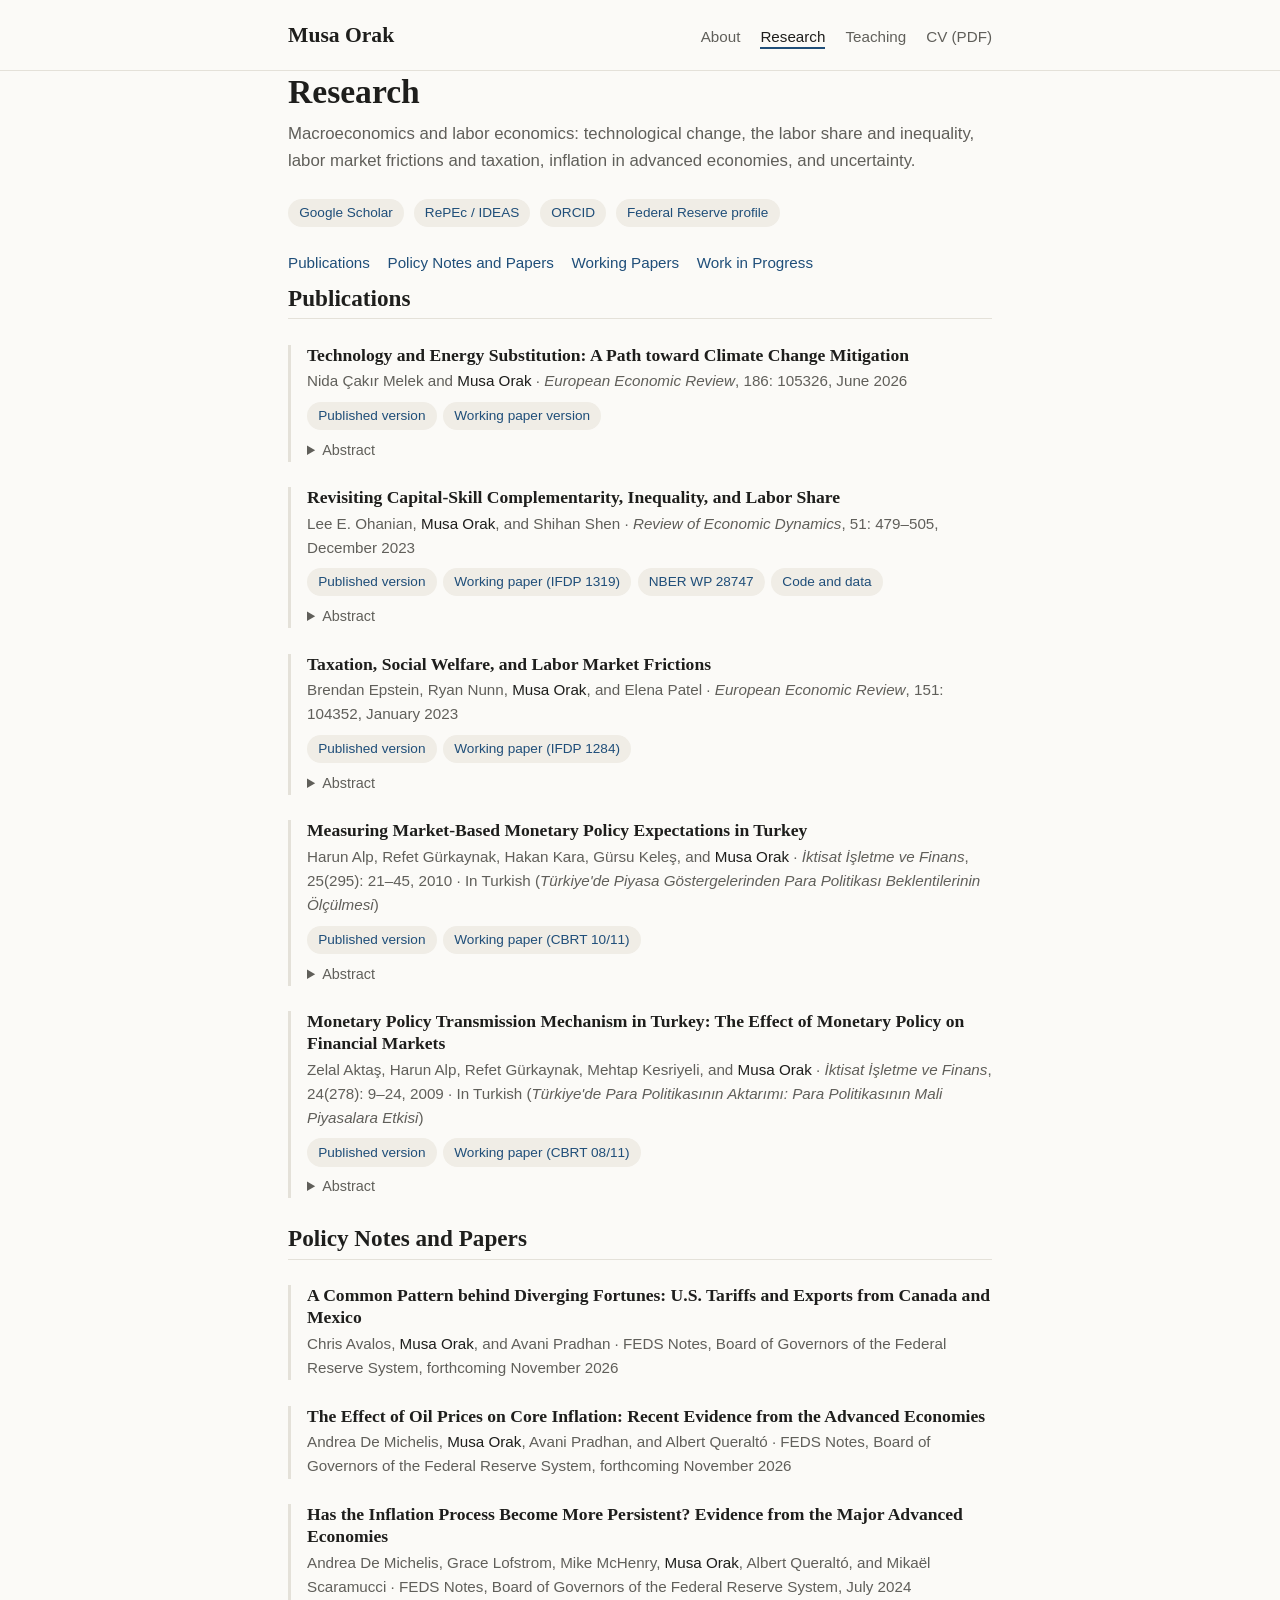
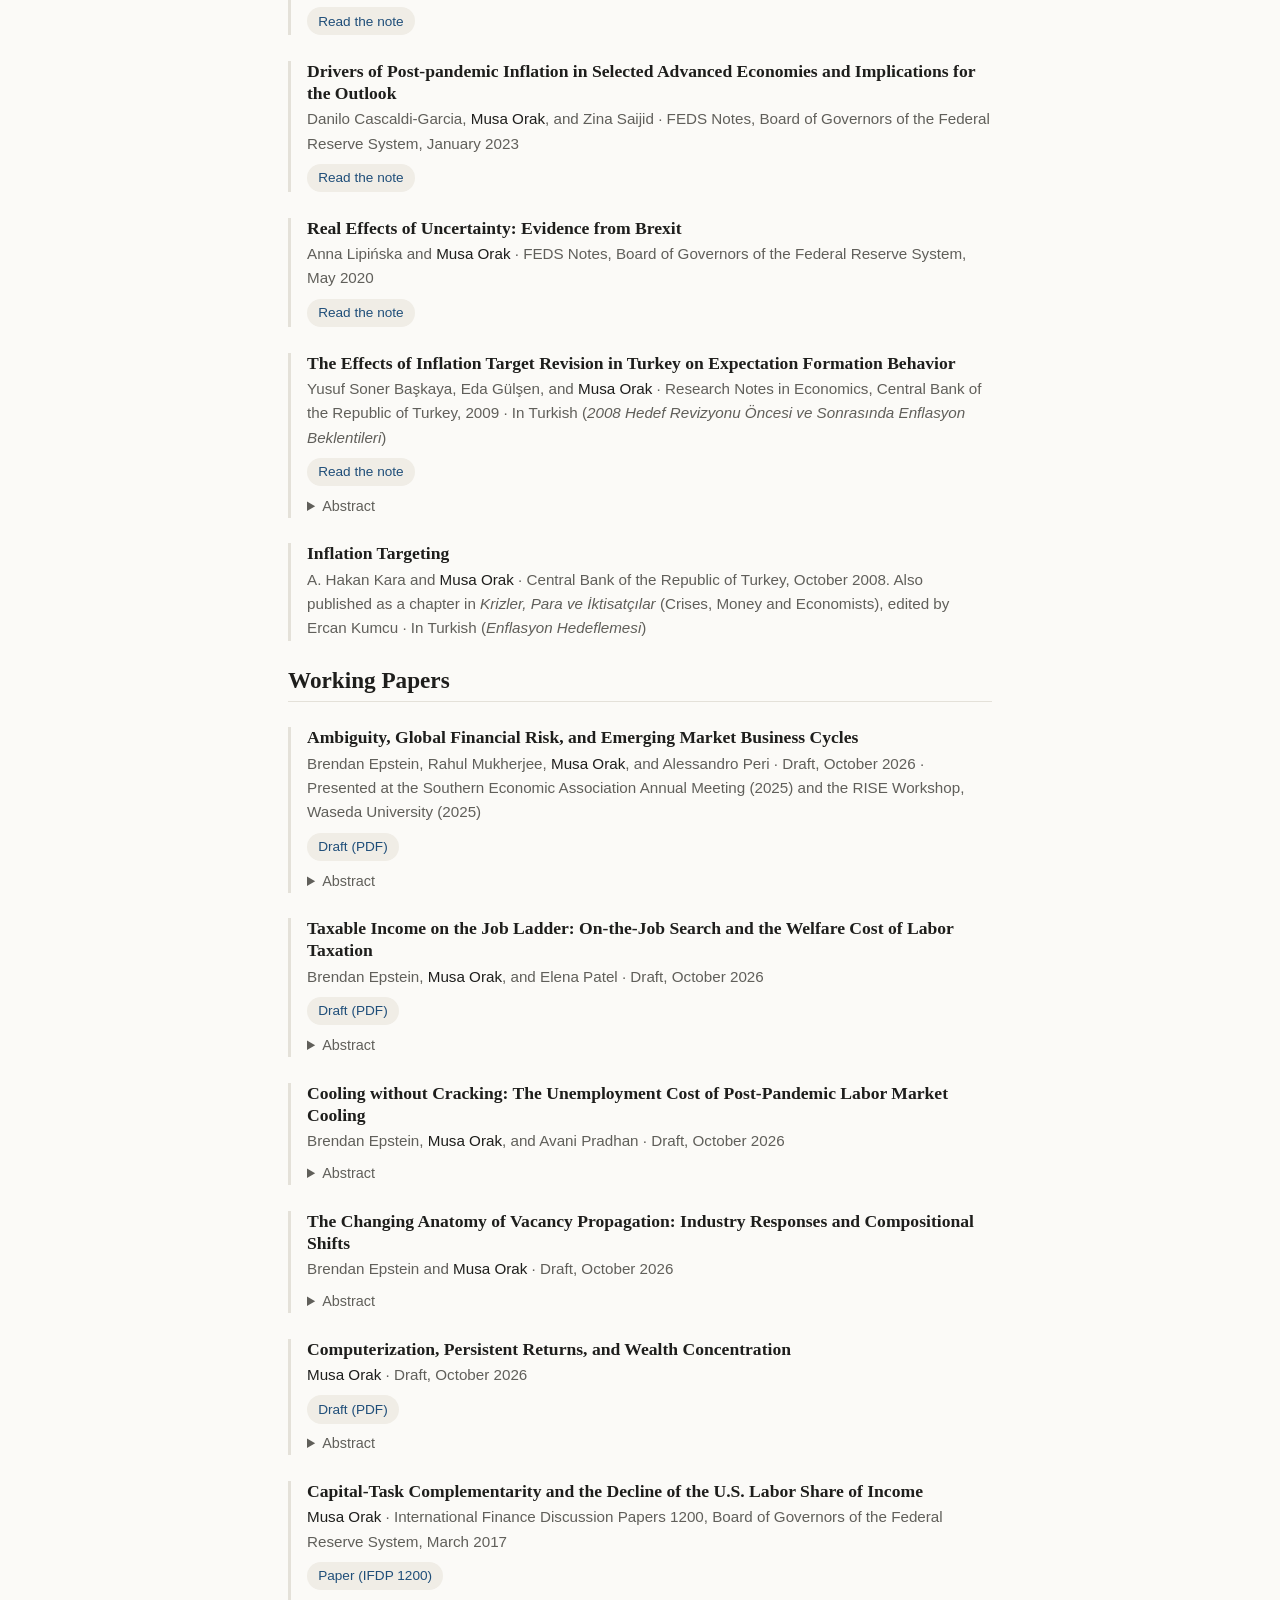
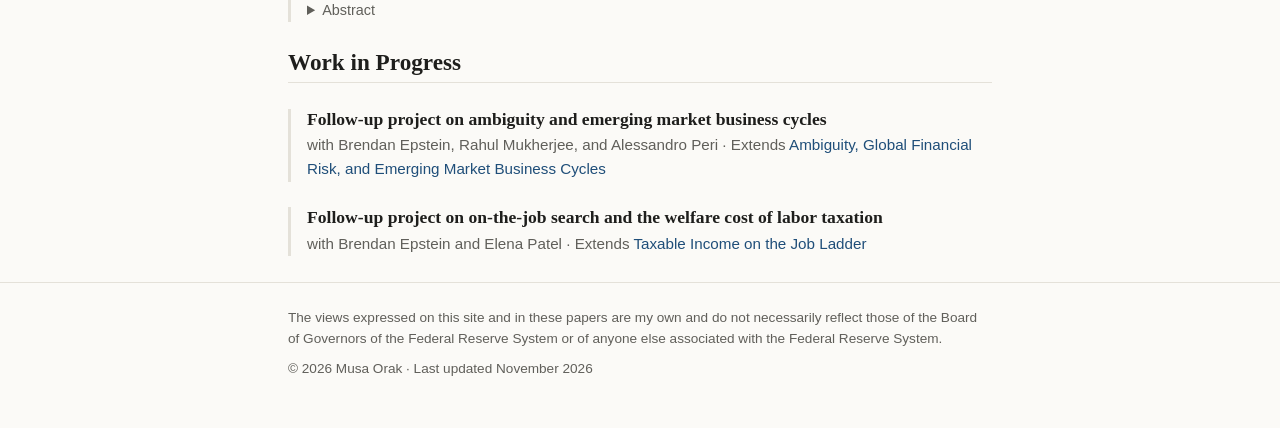
==== research.html @ b421f246 "Add Cloudflare Web Analytics beacon to all pages Also refresh the README photo rows and note where t" ====
<!doctype html>
<html lang="en">
<head>
  <meta charset="utf-8">
  <meta name="viewport" content="width=device-width, initial-scale=1">
  <title>Research · Musa Orak</title>
  <meta name="description" content="Publications, policy notes, working papers, and work in progress by Musa Orak, economist at the Federal Reserve Board.">
  <link rel="stylesheet" href="assets/style.css">
  <link rel="icon" href="data:image/svg+xml,%3Csvg xmlns='http://www.w3.org/2000/svg' viewBox='0 0 32 32'%3E%3Crect width='32' height='32' rx='6' fill='%231f4e79'/%3E%3Ctext x='16' y='22' text-anchor='middle' font-family='Georgia,serif' font-size='17' fill='white'%3EMO%3C/text%3E%3C/svg%3E">
</head>
<body>
<header class="site">
  <div class="wrap">
    <a class="brand" href="./">Musa Orak</a>
    <nav aria-label="Main">
      <ul>
        <li><a href="./">About</a></li>
        <li><a href="research.html" aria-current="page">Research</a></li>
        <li><a href="teaching.html">Teaching</a></li>
        <li><a href="Orak_CV.pdf">CV (PDF)</a></li>
      </ul>
    </nav>
  </div>
</header>

<main class="wrap">
  <h1>Research</h1>
  <p class="lede">Macroeconomics and labor economics: technological change, the labor share and inequality, labor market frictions and taxation, inflation in advanced economies, and uncertainty.</p>

  <ul class="links" aria-label="Research profiles">
    <li><a href="https://scholar.google.com/citations?user=68EUl_IAAAAJ&amp;hl=en">Google Scholar</a></li>
    <li><a href="https://ideas.repec.org/e/por105.html">RePEc / IDEAS</a></li>
    <li><a href="https://orcid.org/0000-0001-6528-2107">ORCID</a></li>
    <li><a href="https://www.federalreserve.gov/econres/musa-orak.htm">Federal Reserve profile</a></li>
  </ul>

  <ul class="toc" aria-label="Sections" style="margin-top:1.5rem">
    <li><a href="#publications">Publications</a></li>
    <li><a href="#policy">Policy Notes and Papers</a></li>
    <li><a href="#working-papers">Working Papers</a></li>
    <li><a href="#in-progress">Work in Progress</a></li>
  </ul>

  <!-- ===================== PUBLICATIONS ===================== -->
  <section id="publications">
    <h2>Publications</h2>

    <article class="pub" id="energy-substitution">
      <h3 class="pub-title">Technology and Energy Substitution: A Path toward Climate Change Mitigation</h3>
      <p class="pub-meta">Nida Çakır Melek and <span class="me">Musa Orak</span> &middot; <em>European Economic Review</em>, 186: 105326, June 2026</p>
      <p class="pub-links">
        <a href="https://doi.org/10.1016/j.euroecorev.2026.105326">Published version</a>
        <a href="https://doi.org/10.18651/RWP2023-15">Working paper version</a>
      </p>
      <details class="abstract"><summary>Abstract</summary>
        <p>Mitigating climate change is critically linked to reducing an economy’s reliance on fossil energy. This paper examines U.S. energy dependence, measured by its factor share, using a neoclassical framework systematically. We present substitution across production inputs as a simple, explicit mechanism for climate-change mitigation and for interpreting energy-saving technical change. Allowing capital equipment–energy substitutability to vary over time, we find that changes in observed factor quantities can account for most low-frequency movements in the U.S. energy share over 1963–2019. Policies that foster access to and quality of capital equipment, and that account for dynamic substitutability between equipment and energy, can therefore support progress toward environmental goals.</p>
      </details>
    </article>

    <article class="pub" id="capital-skill">
      <h3 class="pub-title">Revisiting Capital-Skill Complementarity, Inequality, and Labor Share</h3>
      <p class="pub-meta">Lee E. Ohanian, <span class="me">Musa Orak</span>, and Shihan Shen &middot; <em>Review of Economic Dynamics</em>, 51: 479&ndash;505, December 2023</p>
      <p class="pub-links">
        <a href="https://doi.org/10.1016/j.red.2023.05.002">Published version</a>
        <a href="https://doi.org/10.17016/IFDP.2021.1319">Working paper (IFDP 1319)</a>
        <a href="https://www.nber.org/papers/w28747">NBER WP 28747</a>
        <a href="https://ideas.repec.org/c/red/ccodes/21-129.html">Code and data</a>
      </p>
      <details class="abstract"><summary>Abstract</summary>
        <p>This paper revisits capital-skill complementarity and inequality, as in Krusell, Ohanian, Rios-Rull and Violante (KORV, 2000). Using their methodology, we study how well the KORV model accounts for more recent data, including the large changes in the labor's share of income that were not present in KORV. We study both labor share of gross income (as in KORV), and income net of depreciation. We also use nonfarm business sector output as an alternative measure of production to real GDP. We find strong evidence for continued capital-skill complementarity in the most recent data, and we also find that the model continues to closely account for the skill premium. The model captures the average level of labor share, though it overpredicts its level by 2&ndash;4 percentage points at the end of the period.</p>
      </details>
    </article>

    <article class="pub" id="taxation-frictions">
      <h3 class="pub-title">Taxation, Social Welfare, and Labor Market Frictions</h3>
      <p class="pub-meta">Brendan Epstein, Ryan Nunn, <span class="me">Musa Orak</span>, and Elena Patel &middot; <em>European Economic Review</em>, 151: 104352, January 2023</p>
      <p class="pub-links">
        <a href="https://doi.org/10.1016/j.euroecorev.2022.104352">Published version</a>
        <a href="https://doi.org/10.17016/IFDP.2020.1284">Working paper (IFDP 1284)</a>
      </p>
      <details class="abstract"><summary>Abstract</summary>
        <p>Taking inefficiencies from taxation as given, a well-known public finance literature shows that the elasticity of taxable income (ETI) is a sufficient statistic for assessing the deadweight loss (DWL) from taxing labor income in a static neoclassical framework. Using a theoretical approach, we revisit this result from the vantage point of a general equilibrium macroeconomic model with labor search frictions. We show that, in this context, and against the backdrop of inefficient taxation, DWL can be up to 38 percent higher than the ETI under a range of reasonable parametric assumptions. Externalities arising from market participants not taking into account the impact of changes in their search- and vacancy-posting activities on other market participants can amplify this divergence substantially. However, with theoretical precision, we show how the wedge between the ETI and DWL can be controlled for, using readily observable variables.</p>
      </details>
    </article>

    <article class="pub" id="policy-expectations">
      <h3 class="pub-title">Measuring Market-Based Monetary Policy Expectations in Turkey</h3>
      <p class="pub-meta">Harun Alp, Refet Gürkaynak, Hakan Kara, Gürsu Keleş, and <span class="me">Musa Orak</span> &middot; <em>İktisat İşletme ve Finans</em>, 25(295): 21&ndash;45, 2010 &middot; In Turkish (<em>Türkiye'de Piyasa Göstergelerinden Para Politikası Beklentilerinin Ölçülmesi</em>)</p>
      <p class="pub-links">
        <a href="https://doi.org/10.3848/iif.2010.295.2849">Published version</a>
        <a href="https://ideas.repec.org/p/tcb/wpaper/1011.html">Working paper (CBRT 10/11)</a>
      </p>
      <details class="abstract"><summary>Abstract</summary>
        <p>This paper compares the ability of different market instruments in terms of predicting monetary policy decisions to find out which one best captures market participants' policy expectations. Towards this end, policy rate expectations implied by various market instruments and different approaches are derived for the period between July 2006 and October 2009. Empirical results show that market based monetary policy expectations in Turkey can most successfully be obtained by using the one week Turkish Lira Interbank Bid Rate (TRLIBID).</p>
      </details>
    </article>

    <article class="pub" id="transmission">
      <h3 class="pub-title">Monetary Policy Transmission Mechanism in Turkey: The Effect of Monetary Policy on Financial Markets</h3>
      <p class="pub-meta">Zelal Aktaş, Harun Alp, Refet Gürkaynak, Mehtap Kesriyeli, and <span class="me">Musa Orak</span> &middot; <em>İktisat İşletme ve Finans</em>, 24(278): 9&ndash;24, 2009 &middot; In Turkish (<em>Türkiye'de Para Politikasının Aktarımı: Para Politikasının Mali Piyasalara Etkisi</em>)</p>
      <p class="pub-links">
        <a href="https://doi.org/10.3848/iif.2009.278.6047">Published version</a>
        <a href="https://ideas.repec.org/p/tcb/wpaper/0811.html">Working paper (CBRT 08/11)</a>
      </p>
      <details class="abstract"><summary>Abstract</summary>
        <p>In this paper the effects of Central Bank of Turkey's interest rate decisions on relatively longer-term interest rates in financial markets and risk premia as well as on returns of the ISE-100, ISE-Financial indexes and exchange rates are studied by separating the anticipated component of monetary policy from that unexpected by financial markets. The results show that policy rate changes have significant effects on financial markets, especially on bond yields. Equity returns are not significantly driven by monetary policy surprises, whereas the responses of exchange rates are small. Thus, it appears that the transmission of monetary policy in Turkey is mainly through its effects on longer-term interest rates.</p>
      </details>
    </article>
  </section>

  <!-- ===================== POLICY NOTES AND PAPERS ===================== -->
  <section id="policy">
    <h2>Policy Notes and Papers</h2>

    <article class="pub" id="tariffs-canada-mexico">
      <h3 class="pub-title">A Common Pattern behind Diverging Fortunes: U.S. Tariffs and Exports from Canada and Mexico</h3>
      <p class="pub-meta">Chris Avalos, <span class="me">Musa Orak</span>, and Avani Pradhan &middot; FEDS Notes, Board of Governors of the Federal Reserve System, forthcoming November 2026</p>
    </article>

    <article class="pub" id="oil-core-inflation">
      <h3 class="pub-title">The Effect of Oil Prices on Core Inflation: Recent Evidence from the Advanced Economies</h3>
      <p class="pub-meta">Andrea De Michelis, <span class="me">Musa Orak</span>, Avani Pradhan, and Albert Queraltó &middot; FEDS Notes, Board of Governors of the Federal Reserve System, forthcoming November 2026</p>
    </article>

    <article class="pub" id="inflation-persistence">
      <h3 class="pub-title">Has the Inflation Process Become More Persistent? Evidence from the Major Advanced Economies</h3>
      <p class="pub-meta">Andrea De Michelis, Grace Lofstrom, Mike McHenry, <span class="me">Musa Orak</span>, Albert Queraltó, and Mikaël Scaramucci &middot; FEDS Notes, Board of Governors of the Federal Reserve System, July 2024</p>
      <p class="pub-links"><a href="https://doi.org/10.17016/2380-7172.3562">Read the note</a></p>
    </article>

    <article class="pub" id="post-pandemic-inflation">
      <h3 class="pub-title">Drivers of Post-pandemic Inflation in Selected Advanced Economies and Implications for the Outlook</h3>
      <p class="pub-meta">Danilo Cascaldi-Garcia, <span class="me">Musa Orak</span>, and Zina Saijid &middot; FEDS Notes, Board of Governors of the Federal Reserve System, January 2023</p>
      <p class="pub-links"><a href="https://doi.org/10.17016/2380-7172.3232">Read the note</a></p>
    </article>

    <article class="pub" id="brexit-uncertainty">
      <h3 class="pub-title">Real Effects of Uncertainty: Evidence from Brexit</h3>
      <p class="pub-meta">Anna Lipińska and <span class="me">Musa Orak</span> &middot; FEDS Notes, Board of Governors of the Federal Reserve System, May 2020</p>
      <p class="pub-links"><a href="https://doi.org/10.17016/2380-7172.2536">Read the note</a></p>
    </article>

    <article class="pub" id="target-revision">
      <h3 class="pub-title">The Effects of Inflation Target Revision in Turkey on Expectation Formation Behavior</h3>
      <p class="pub-meta">Yusuf Soner Başkaya, Eda Gülşen, and <span class="me">Musa Orak</span> &middot; Research Notes in Economics, Central Bank of the Republic of Turkey, 2009 &middot; In Turkish (<em>2008 Hedef Revizyonu Öncesi ve Sonrasında Enflasyon Beklentileri</em>)</p>
      <p class="pub-links"><a href="https://ideas.repec.org/p/tcb/econot/1001.html">Read the note</a></p>
      <details class="abstract"><summary>Abstract</summary>
        <p>This note investigates how the behavior of the economic agents regarding 12 and 24 months ahead inflation expectation formation has changed with the revision of inflation targets in June 2008 as a result of the joint decision of the Government and the Central Bank of Turkey. The results suggest that the role of inflation targets on the determination of the inflation expectations has increased, while that of the past inflation has weakened.</p>
      </details>
    </article>

    <article class="pub" id="inflation-targeting">
      <h3 class="pub-title">Inflation Targeting</h3>
      <p class="pub-meta">A. Hakan Kara and <span class="me">Musa Orak</span> &middot; Central Bank of the Republic of Turkey, October 2008. Also published as a chapter in <em>Krizler, Para ve İktisatçılar</em> (Crises, Money and Economists), edited by Ercan Kumcu &middot; In Turkish (<em>Enflasyon Hedeflemesi</em>)</p>
    </article>
  </section>

  <!-- ===================== WORKING PAPERS ===================== -->
  <section id="working-papers">
    <h2>Working Papers</h2>

    <article class="pub" id="ambiguity">
      <h3 class="pub-title">Ambiguity, Global Financial Risk, and Emerging Market Business Cycles</h3>
      <p class="pub-meta">Brendan Epstein, Rahul Mukherjee, <span class="me">Musa Orak</span>, and Alessandro Peri &middot; Draft, October 2026 &middot; Presented at the Southern Economic Association Annual Meeting (2025) and the RISE Workshop, Waseda University (2025)</p>
      <p class="pub-links"><a href="https://drive.google.com/file/d/1PR014KBkgvjwNrUNhCQ2eIe-FYTlEtoM/view?usp=sharing">Draft (PDF)</a></p>
      <details class="abstract"><summary>Abstract</summary>
        <p>This paper examines the impact of ambiguity (Knightian uncertainty) in U.S. financial markets on real economic activity in Emerging Market Economies (EMEs). Using a panel structural vector autoregression, we identify ambiguity shocks in U.S. equity markets and assess their transmission to EMEs. We find that an increase in ambiguity leads to a significant and persistent boom in EME GDP and investment. We attribute this result to investors&rsquo; portfolio reallocations: heightened ambiguity prompts a shift out of U.S. assets into foreign bonds and equities, with no flight to safety, which eases global financial conditions for EMEs and boosts their activity; a portfolio model with ambiguity-averse investors delivers this reallocation, in contrast to the flight to safety that higher volatility produces. We also document a negative response of ambiguity to structurally identified global financial risk shocks, uncovering a key role of global financial risk in shaping investors&rsquo; beliefs. Variance and historical decompositions underscore the role of ambiguity as a key driver of EME business cycles, comparable in importance to global financial risk and country spread shocks and accounting for about a third of the mid-2000s expansion in EME output.</p>
      </details>
    </article>

    <article class="pub" id="job-ladder">
      <h3 class="pub-title">Taxable Income on the Job Ladder: On-the-Job Search and the Welfare Cost of Labor Taxation</h3>
      <p class="pub-meta">Brendan Epstein, <span class="me">Musa Orak</span>, and Elena Patel &middot; Draft, October 2026</p>
      <p class="pub-links"><a href="papers/taxable_income_job_ladder.pdf">Draft (PDF)</a></p>
      <details class="abstract"><summary>Abstract</summary>
        <p>The elasticity of taxable income (ETI) is often used to summarize the efficiency cost of taxation, but earlier work shows that search frictions can create a substantial gap between the ETI prediction and actual deadweight loss (DWL). We ask which features of a job ladder change this gap. In a calibrated search-and-matching model, we introduce these features sequentially. Duplicating the recruitment market leaves the gap unchanged, as does a controlled wage hierarchy. Allowing workers to climb the ladder through on-the-job search, on the other hand, increases the gap by 19 percent. The magnitude of this effect is not identified by standard labor-market observations and the ETI alone. Across calibrations that match the same targets but differ in unobserved nonwage amenities, on-the-job search increases the gap by up to 41 percent. An observation on the taxable wage bill as a share of output can distinguish these calibrations. Once workers move along a job ladder, taxable income alone need not contain enough information to measure the welfare cost of taxation.</p>
      </details>
    </article>

    <article class="pub" id="cooling">
      <h3 class="pub-title">Cooling without Cracking: The Unemployment Cost of Post-Pandemic Labor Market Cooling</h3>
      <p class="pub-meta">Brendan Epstein, <span class="me">Musa Orak</span>, and Avani Pradhan &middot; Draft, October 2026</p>
      <details class="abstract"><summary>Abstract</summary>
        <p>Post-pandemic labor-market cooling was accompanied by unusually small increases in unemployment. A historically low increase, however, need not be anomalous given the vacancy decline and the initial unemployment rate. Using quarterly data for 17 advanced economies and a common tightness-based episode rule, we compare 14 cooling episodes with peaks in 2022&ndash;23 with 35 historical episodes. The median unemployment cost of cooling, the percentage-point increase in unemployment per 100 log points of declining tightness, was 1.16 recently, compared with 2.65 historically and 2.28 outside 2007&ndash;08. Every recent episode had a lower cost than its own economy&rsquo;s historical median, and lower starting unemployment accounts for roughly one-quarter of the gap. A vacancy&ndash;unemployment relation estimated for the pre-pandemic period, applied to realized vacancy declines and initial unemployment rates, implies a median recent increase of 0.68 percentage point, close to the observed 0.63. Dating episodes from vacancy peaks places the recent response below this benchmark, but neither estimate is precise enough to establish an unusual conditional response. Net participation changes added to recent unemployment rather than holding it down, and inferred exits from unemployment deteriorated less than in historical episodes in quarterly duration measures.</p>
      </details>
    </article>

    <article class="pub" id="vacancy-propagation">
      <h3 class="pub-title">The Changing Anatomy of Vacancy Propagation: Industry Responses and Compositional Shifts</h3>
      <p class="pub-meta">Brendan Epstein and <span class="me">Musa Orak</span> &middot; Draft, October 2026</p>
      <details class="abstract"><summary>Abstract</summary>
        <p>The timing of vacancy adjustment after a productivity innovation matters for labor-market propagation, but an aggregate vacancy response combines two objects: the behavior of vacancies within industries and the distribution of outstanding openings across those industries. Using the Conference Board&rsquo;s newspaper Help-Wanted Advertising Index for 1951Q1&ndash;2004Q2, we estimate productivity&ndash;vacancy&ndash;unemployment responses in progressively truncated samples. The impact response of vacancies generally becomes smaller as earlier decades are omitted, while positive point estimates at later horizons persist; the shortest-window estimates are imprecise. Using JOLTS data for 2001Q1&ndash;2019Q4, we then estimate manufacturing, private-services, and other-nonfarm responses to a common, recursively identified innovation in measured labor productivity. The manufacturing impact response exceeds the private-services response by 5.72 log percentage points (paired 90% pointwise bootstrap interval [3.93, 6.92]). Aggregating industry responses in vacancy levels and holding them fixed, we find that shifting five percentage points of the initial vacancy stock from private services to manufacturing raises the aggregate impact response by 0.29 log percentage points ([0.20, 0.35]), about 28% of the benchmark of 1.05. Our contribution is to link the historical change in response shape to an estimated sectoral contrast and an exact aggregation exercise. The exercise quantifies a channel through which industry composition may shape aggregate vacancy dynamics; identifying its historical contribution would require reconstructed historical vacancy-stock shares.</p>
      </details>
    </article>

    <article class="pub" id="wealth-concentration">
      <h3 class="pub-title">Computerization, Persistent Returns, and Wealth Concentration</h3>
      <p class="pub-meta"><span class="me">Musa Orak</span> &middot; Draft, October 2026</p>
      <p class="pub-links"><a href="papers/computerization_wealth_concentration.pdf">Draft (PDF)</a></p>
      <details class="abstract"><summary>Abstract</summary>
        <p>Computerization has opposing long-run effects on wealth concentration through changes in wages and capital accumulation and through widening persistent return differences. I combine an estimated task-based technology with incomplete markets and endogenous schooling, and compare stationary equilibria using U.S. inputs from 1967 to 2019. The ICT-linked return rule allows the dispersion of persistent household returns to rise with computer capital. I calibrate its elasticity, <i>&psi;</i>, to the observed 7.2-point rise in the top-1% wealth share. With this rule active (<i>&psi;</i> = <i>&psi;</i>*), the induced widening more than offsets the equalizing response at fixed premia: the ICT-price decline raises the stationary top-1% wealth share by 6.5 percentage points, holding depreciation and education costs at their 2019 values. Holding return premia at either their initial or baseline 2019 distribution, the same price decline instead lowers the share by 8.1&ndash;8.6 percentage points. Higher wages and adjustments in the common return and financing tax both contribute to this decline, even as employment polarizes. At the 2019 benchmark inputs, wider dispersion raises the top-1% wealth share by about 14 percentage points relative to the economy retaining its initial dispersion (<i>&psi;</i> = 0). This contribution depends strongly on persistence: shortening return-type spells from 4.6 to 2.1 years reduces it by about two-thirds. Sustained return advantages concentrate wealth while inducing capital accumulation that lowers the common return.</p>
      </details>
    </article>

    <article class="pub" id="capital-task">
      <h3 class="pub-title">Capital-Task Complementarity and the Decline of the U.S. Labor Share of Income</h3>
      <p class="pub-meta"><span class="me">Musa Orak</span> &middot; International Finance Discussion Papers 1200, Board of Governors of the Federal Reserve System, March 2017</p>
      <p class="pub-links"><a href="https://doi.org/10.17016/IFDP.2017.1200">Paper (IFDP 1200)</a></p>
      <details class="abstract"><summary>Abstract</summary>
        <p>This paper provides evidence that shifts in the occupational composition of the U.S. workforce are the most important factor explaining the trend decline in the labor share over the past four decades. Estimates suggest that while there is unitary elasticity between equipment capital and non-routine tasks, equipment capital and routine tasks are highly substitutable. Through the lenses of a general equilibrium model with occupational choice and the estimated production technology, I document that the fall in relative price of equipment capital alone can explain 72 percent of the observed decline in the U.S. labor share. In addition, I find that differences in labor share trends across sectors can be accounted for by varying sensitivities of cost of production to the price of equipment capital.</p>
      </details>
    </article>
  </section>

  <!-- ===================== WORK IN PROGRESS ===================== -->
  <section id="in-progress">
    <h2>Work in Progress</h2>

    <article class="pub">
      <h3 class="pub-title">Follow-up project on ambiguity and emerging market business cycles</h3>
      <p class="pub-meta">with Brendan Epstein, Rahul Mukherjee, and Alessandro Peri &middot; Extends <a href="#ambiguity">Ambiguity, Global Financial Risk, and Emerging Market Business Cycles</a></p>
    </article>

    <article class="pub">
      <h3 class="pub-title">Follow-up project on on-the-job search and the welfare cost of labor taxation</h3>
      <p class="pub-meta">with Brendan Epstein and Elena Patel &middot; Extends <a href="#job-ladder">Taxable Income on the Job Ladder</a></p>
    </article>
  </section>
</main>

<footer class="site">
  <div class="wrap">
    <p>The views expressed on this site and in these papers are my own and do not necessarily reflect those of the Board of Governors of the Federal Reserve System or of anyone else associated with the Federal Reserve System.</p>
    <p>&copy; 2026 Musa Orak &middot; Last updated November 2026</p>
  </div>
</footer>
<!-- Cloudflare Web Analytics --><script type='module' src='https://static.cloudflareinsights.com/beacon.min.js' data-cf-beacon='{"token": "82379c5538f5444f82dd3ed7131e2933"}'></script><!-- End Cloudflare Web Analytics -->
</body>
</html>
---- assets/style.css ----
/* musaorak.com — one stylesheet, no build step.
   Colors are tokens on :root; dark mode follows the system setting. */
:root {
  --bg: #fbfaf7;
  --fg: #1e1e1c;
  --muted: #605f5a;
  --rule: #e4e1d9;
  --accent: #1f4e79;
  --pill: #f0ede6;
  --serif: "Iowan Old Style", "Palatino Linotype", Palatino, "Book Antiqua", Georgia, serif;
  --sans: -apple-system, BlinkMacSystemFont, "Segoe UI", Helvetica, Arial, sans-serif;
}
@media (prefers-color-scheme: dark) {
  :root:not([data-theme="light"]) {
    --bg: #15171a;
    --fg: #e8e6e1;
    --muted: #a5a49d;
    --rule: #2d3137;
    --accent: #86b7e8;
    --pill: #22262b;
  }
}
:root[data-theme="dark"] {
  --bg: #15171a; --fg: #e8e6e1; --muted: #a5a49d; --rule: #2d3137; --accent: #86b7e8; --pill: #22262b;
}

* { box-sizing: border-box; }
html { -webkit-text-size-adjust: 100%; }
body {
  margin: 0;
  background: var(--bg);
  color: var(--fg);
  font: 17px/1.6 var(--sans);
}
a { color: var(--accent); text-decoration: none; text-underline-offset: 3px; }
a:hover, a:focus-visible { text-decoration: underline; }
.wrap { max-width: 46rem; margin: 0 auto; padding: 0 16px; }

/* Header and navigation */
header.site { border-bottom: 1px solid var(--rule); }
header.site .wrap {
  display: flex; align-items: baseline; justify-content: space-between;
  gap: .75rem 1.5rem; flex-wrap: wrap; padding-top: 1.1rem; padding-bottom: 1.1rem;
}
.brand { font-family: var(--serif); font-size: 1.35rem; font-weight: 600; color: var(--fg); }
nav ul { list-style: none; margin: 0; padding: 0; display: flex; gap: 1.25rem; flex-wrap: wrap; }
nav a { color: var(--muted); font-size: .95rem; }
nav a[aria-current="page"] { color: var(--fg); border-bottom: 2px solid var(--accent); padding-bottom: 2px; }

/* Content */
main { padding: 2.5rem 0 3rem; }
h1, h2, h3 { font-family: var(--serif); line-height: 1.25; margin: 0 0 .5rem; font-weight: 600; }
h1 { font-size: 2.1rem; }
h2 { font-size: 1.45rem; margin-top: 2.75rem; padding-bottom: .35rem; border-bottom: 1px solid var(--rule); }
main > h2:first-child, section > h2:first-child { margin-top: 0; }
h3 { font-size: 1.1rem; }
p { margin: 0 0 1rem; }
.lede { font-size: 1.05rem; color: var(--muted); margin-bottom: 1.5rem; }
.muted { color: var(--muted); }
.small { font-size: .9rem; }

/* About page layout: bio on the left, headshot top right, second photo below it.
   On phones: headshot, then bio, then the second photo. */
.about {
  display: grid; grid-template-columns: 1fr 260px; grid-template-areas: "bio main" "bio second";
  gap: 0 2rem; align-items: start;
}
.about .bio { grid-area: bio; }
.portrait { margin: 0; }
.portrait.main { grid-area: main; }
.portrait.second { grid-area: second; margin-top: 1.25rem; }
.portrait img { width: 100%; height: auto; border-radius: 8px; display: block; }
/* Main photo as a circle: square crop focused near the top (the face), then rounded. */
.portrait.main img {
  aspect-ratio: 1 / 1; object-fit: cover; object-position: 50% 18%;
  border-radius: 50%; width: 220px; margin: 0 auto;
}
.portrait figcaption { font-size: .8rem; color: var(--muted); margin-top: .4rem; line-height: 1.4; }
@media (max-width: 600px) {
  .about { grid-template-columns: 1fr; grid-template-areas: "main" "bio" "second"; }
  .portrait { max-width: 260px; }
  .portrait.main { margin-bottom: 1.5rem; }
  .portrait.main img { width: 180px; margin: 0; }
}
.links { list-style: none; padding: 0; margin: 1.25rem 0 0; display: flex; flex-wrap: wrap; gap: .5rem .6rem; }
.links a, .pub-links a {
  display: inline-block; font-size: .85rem; background: var(--pill);
  padding: .2rem .7rem; border-radius: 999px; color: var(--accent);
}
.links a:hover, .pub-links a:hover { text-decoration: none; filter: brightness(.95); }

/* Contact block with a photo beside it */
.contact { display: grid; grid-template-columns: 1fr 300px; gap: 1rem 2rem; align-items: start; }
@media (max-width: 600px) {
  .contact { grid-template-columns: 1fr; }
  .portrait.side { max-width: 300px; }
}

/* Research page */
.toc { display: flex; flex-wrap: wrap; gap: .4rem 1.1rem; margin: 0 0 .5rem; padding: 0; list-style: none; font-size: .95rem; }
.pub { margin: 1.6rem 0; padding-left: 1rem; border-left: 3px solid var(--rule); }
.pub-title { margin-bottom: .15rem; }
.pub-meta { margin: 0 0 .5rem; color: var(--muted); font-size: .95rem; }
.pub-meta .me { color: var(--fg); }
.pub-links { margin: 0; display: flex; flex-wrap: wrap; gap: .4rem; }
details.abstract { margin-top: .55rem; }
details.abstract summary { cursor: pointer; color: var(--muted); font-size: .9rem; }
details.abstract p { margin: .5rem 0 0; font-size: .95rem; }

/* Teaching page */
.courses { margin: 0 0 1rem; padding-left: 1.2rem; }
.courses li { margin: .25rem 0; }

/* Footer */
footer.site { border-top: 1px solid var(--rule); padding: 1.5rem 0 2.5rem; color: var(--muted); font-size: .85rem; }
footer.site p { margin: 0 0 .5rem; }

@media print {
  header.site nav, footer.site { display: none; }
  details.abstract { display: none; }
  a { color: inherit; }
}
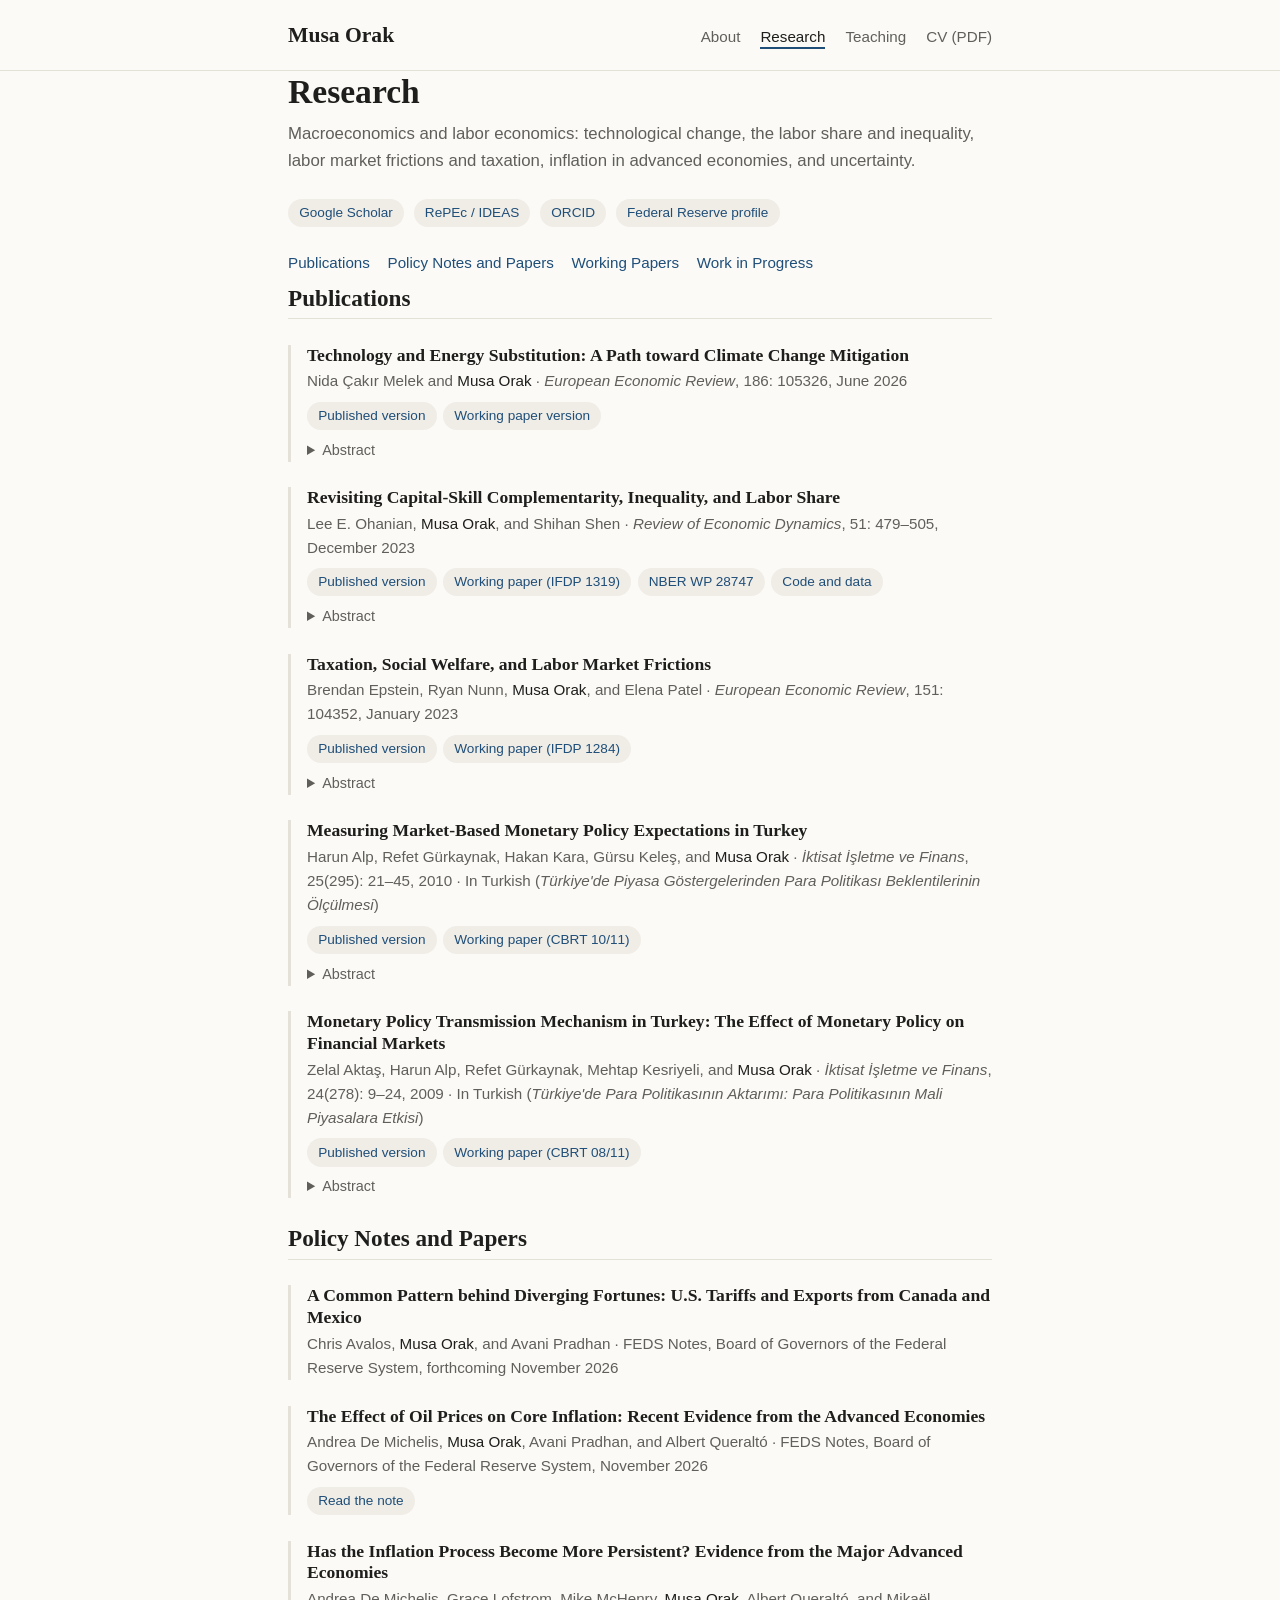
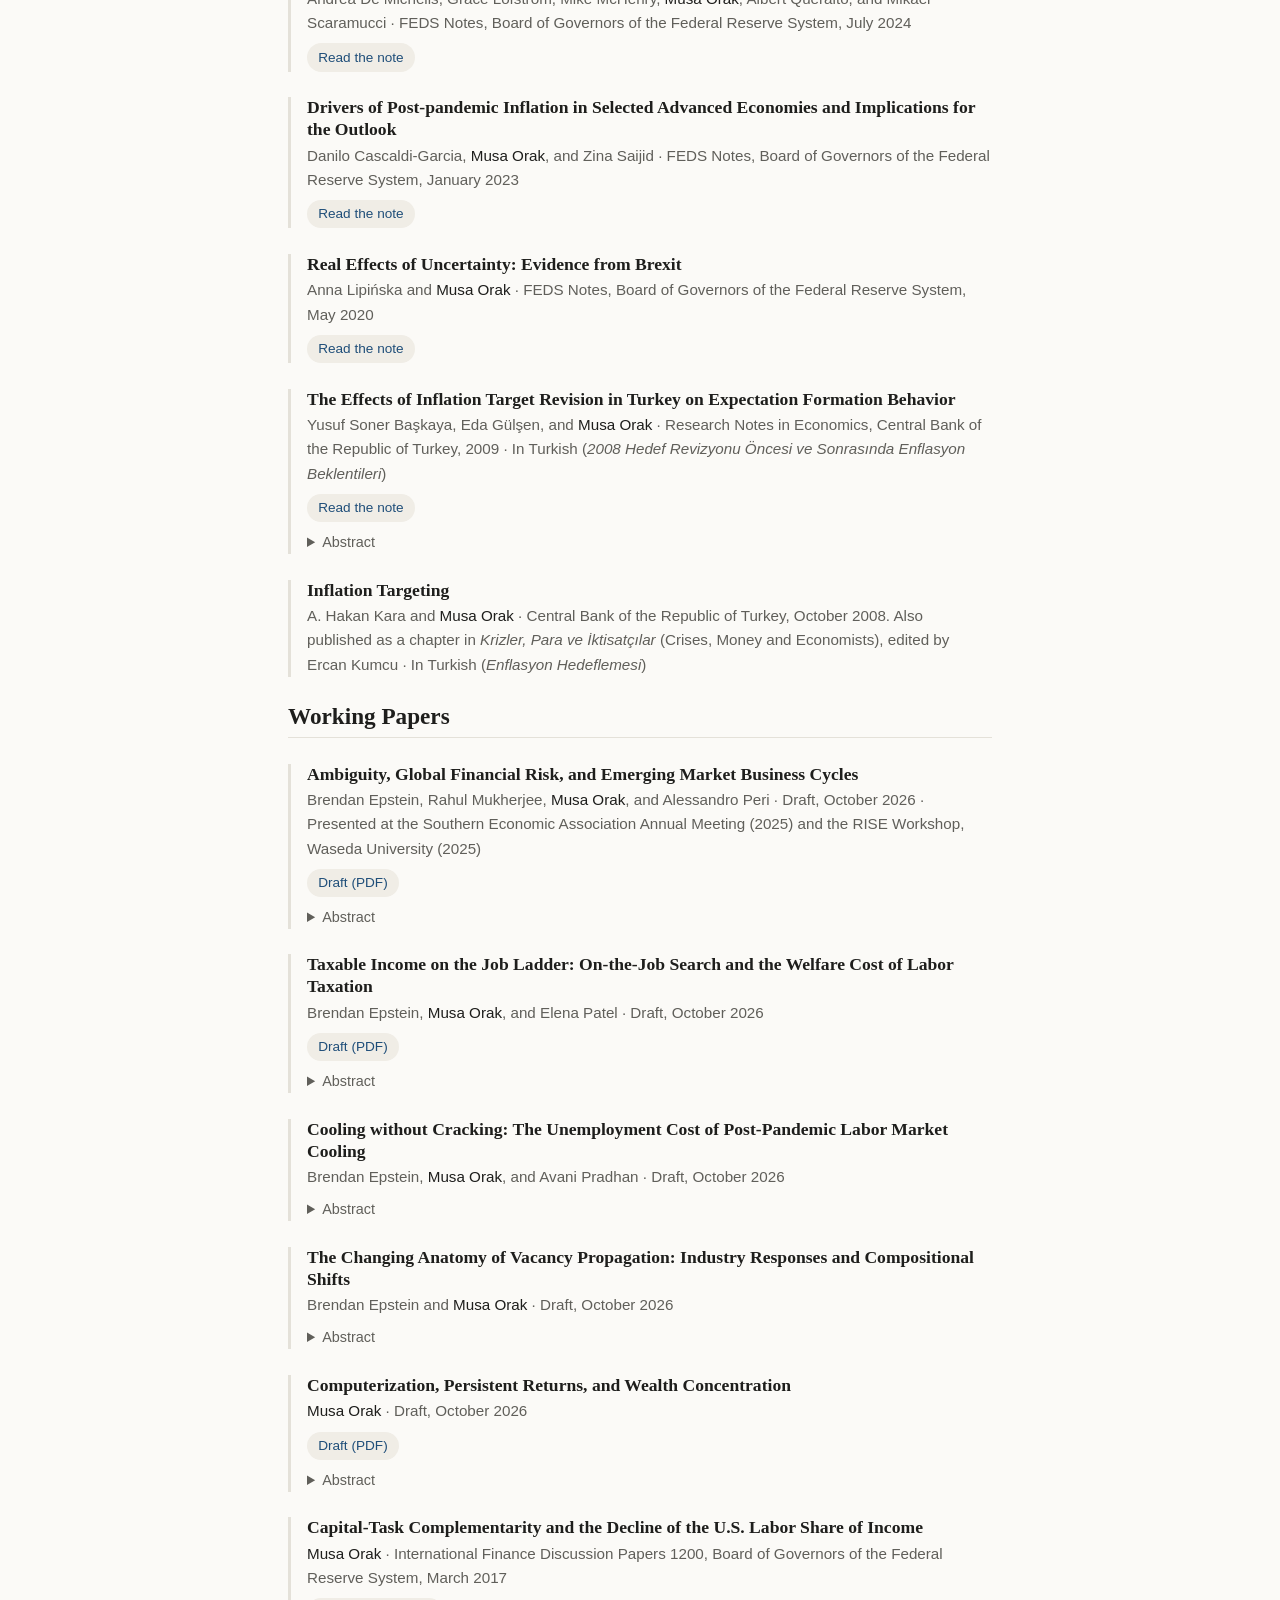
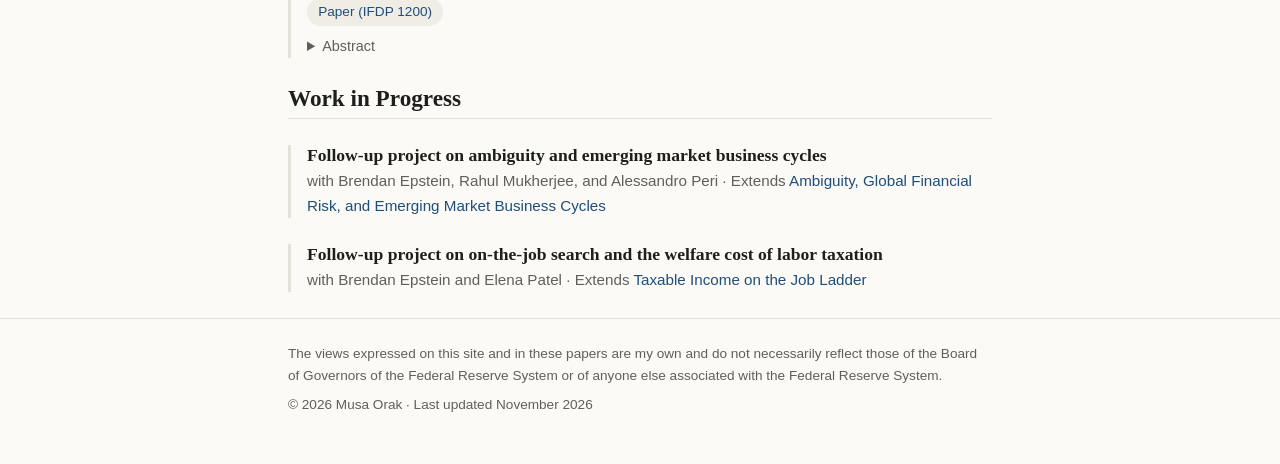
==== commit 10b65ad7: "Mark the oil-prices FEDS Note as published The note came out on November 9, 2026. It now leads the R" ====
--- a/research.html
+++ b/research.html
@@ -119,7 +119,9 @@
 
     <article class="pub" id="oil-core-inflation">
       <h3 class="pub-title">The Effect of Oil Prices on Core Inflation: Recent Evidence from the Advanced Economies</h3>
-      <p class="pub-meta">Andrea De Michelis, <span class="me">Musa Orak</span>, Avani Pradhan, and Albert Queraltó &middot; FEDS Notes, Board of Governors of the Federal Reserve System, forthcoming November 2026</p>
+      <p class="pub-meta">Andrea De Michelis, <span class="me">Musa Orak</span>, Avani Pradhan, and Albert Queraltó &middot; FEDS Notes, Board of Governors of the Federal Reserve System, November 2026</p>
+      <!-- DOI 10.17016/2380-7172.4190 is printed on the note but did not resolve yet on 2026-11-09; switch the link to https://doi.org/10.17016/2380-7172.4190 once it does. -->
+      <p class="pub-links"><a href="https://www.federalreserve.gov/econres/notes/feds-notes/the-effect-of-oil-prices-on-core-inflation-recent-evidence-from-the-advanced-economies-20261109.html">Read the note</a></p>
     </article>
 
     <article class="pub" id="inflation-persistence">
@@ -235,5 +237,6 @@
   </div>
 </footer>
 <!-- Cloudflare Web Analytics --><script type='module' src='https://static.cloudflareinsights.com/beacon.min.js' data-cf-beacon='{"token": "82379c5538f5444f82dd3ed7131e2933"}'></script><!-- End Cloudflare Web Analytics -->
+<!-- Visit beacon (see worker/) --><script src="assets/beacon.js"></script>
 </body>
 </html>
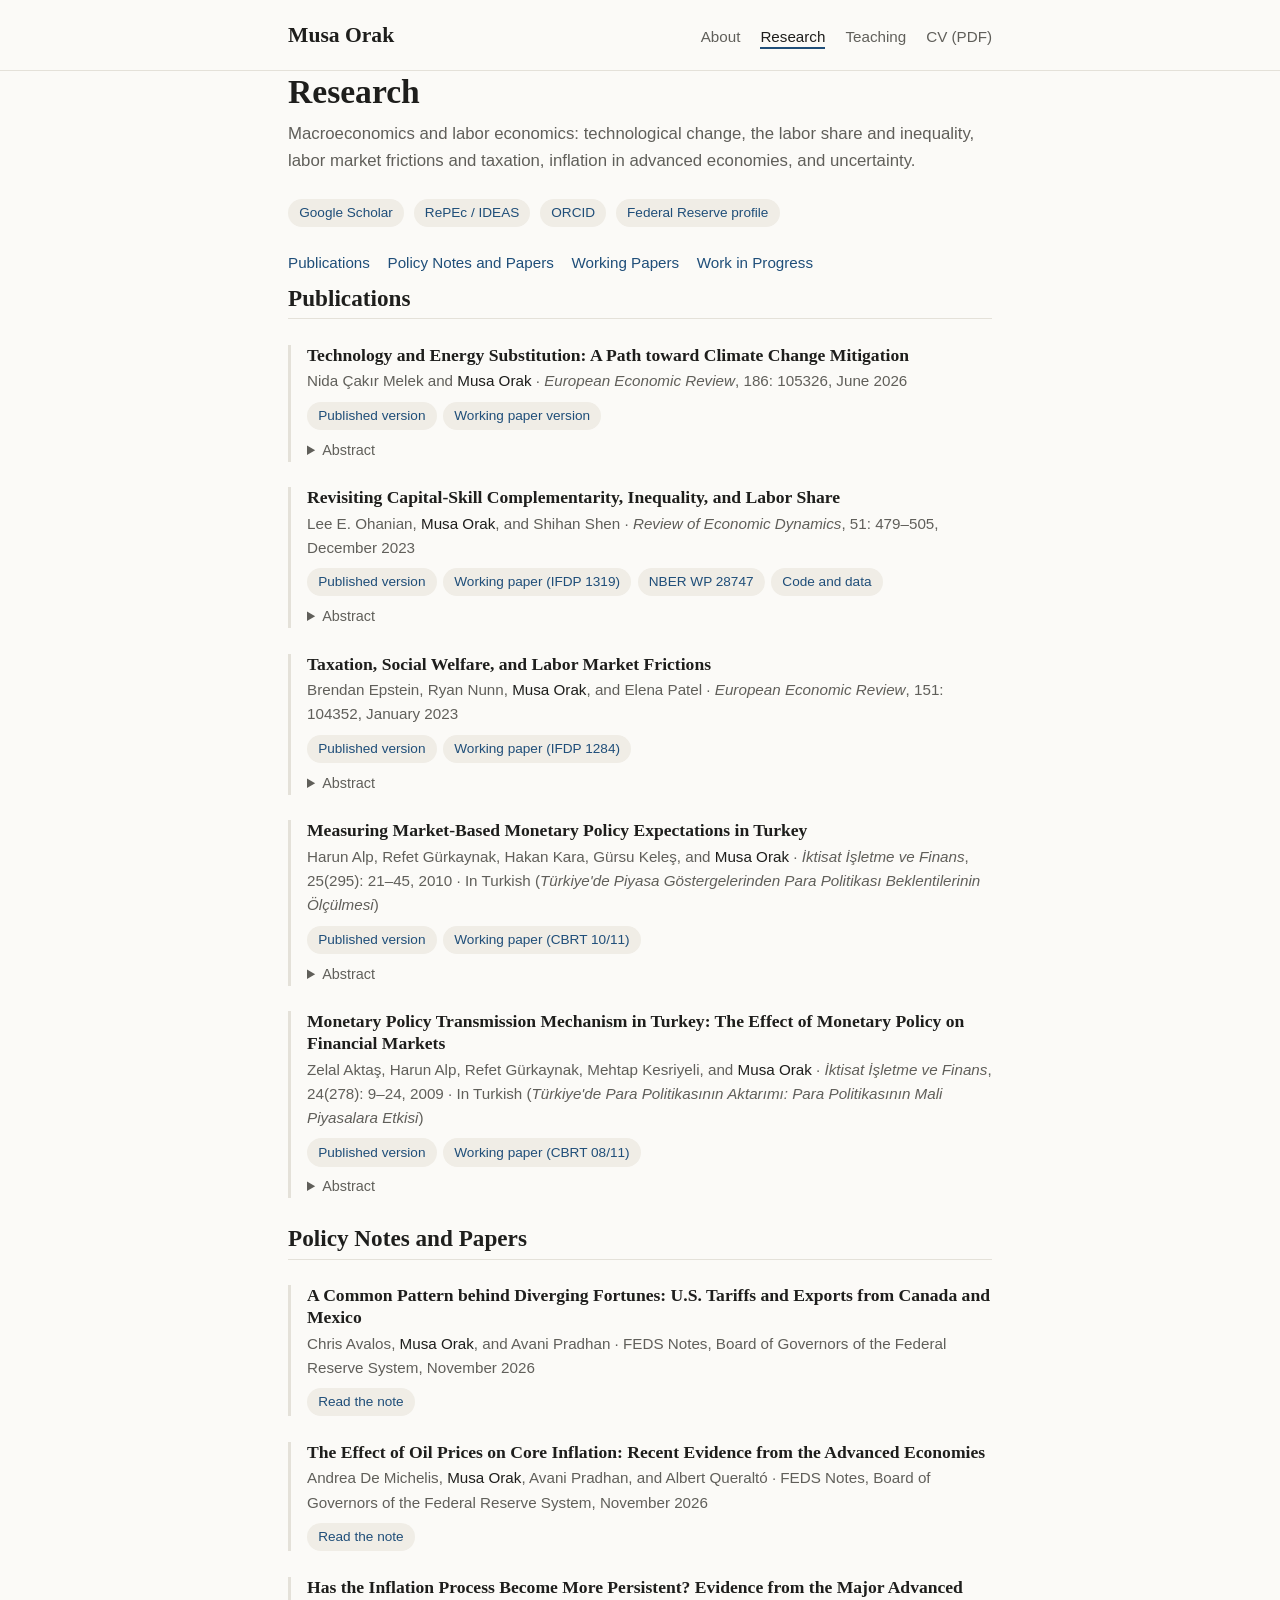
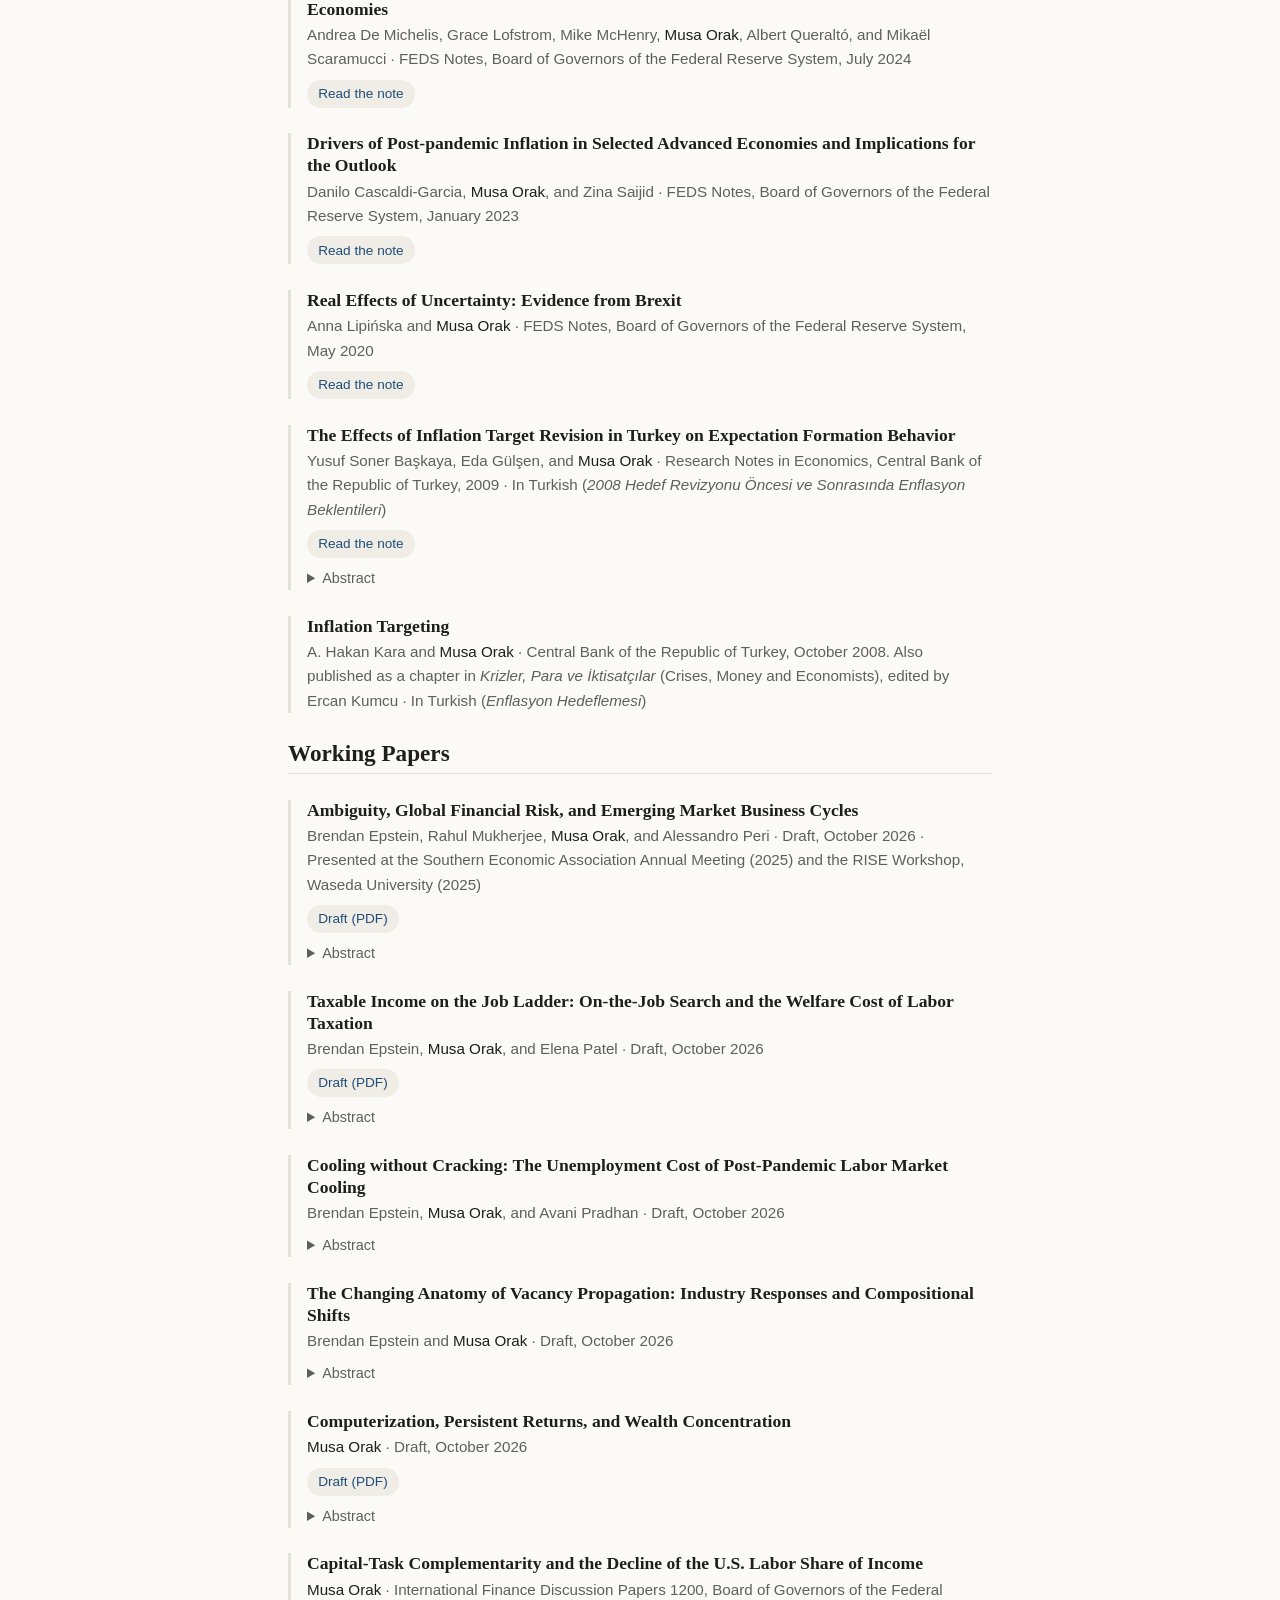
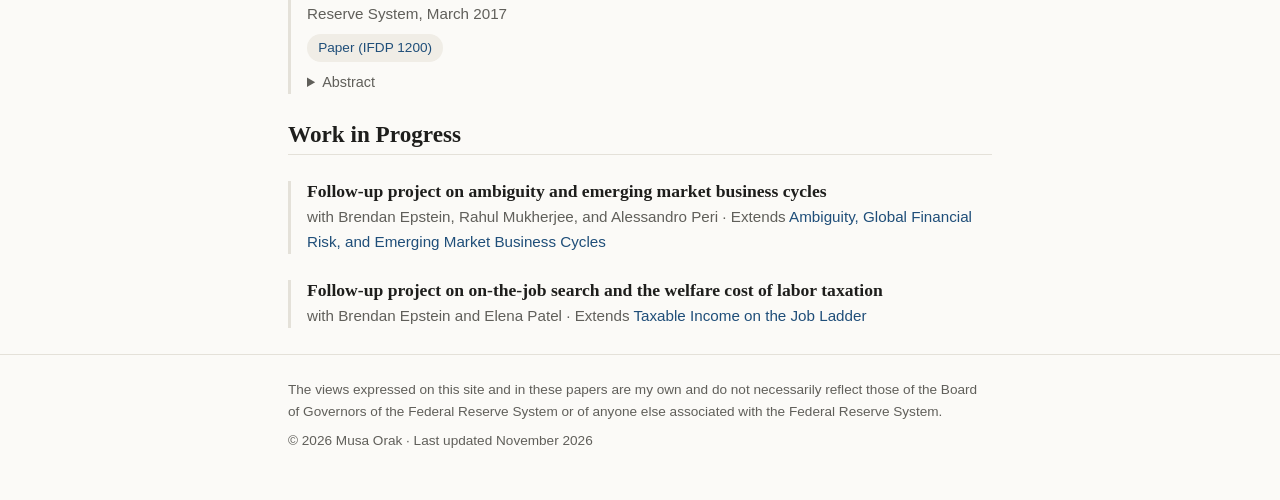
==== commit efa426ca: "Mark the tariffs FEDS Note as published Published November 9, 2026 alongside the oil-prices note. It" ====
--- a/research.html
+++ b/research.html
@@ -114,7 +114,9 @@
 
     <article class="pub" id="tariffs-canada-mexico">
       <h3 class="pub-title">A Common Pattern behind Diverging Fortunes: U.S. Tariffs and Exports from Canada and Mexico</h3>
-      <p class="pub-meta">Chris Avalos, <span class="me">Musa Orak</span>, and Avani Pradhan &middot; FEDS Notes, Board of Governors of the Federal Reserve System, forthcoming November 2026</p>
+      <p class="pub-meta">Chris Avalos, <span class="me">Musa Orak</span>, and Avani Pradhan &middot; FEDS Notes, Board of Governors of the Federal Reserve System, November 2026</p>
+      <!-- DOI 10.17016/2380-7172.4196 is printed on the note but did not resolve yet on 2026-11-09; switch the link to https://doi.org/10.17016/2380-7172.4196 once it does. -->
+      <p class="pub-links"><a href="https://www.federalreserve.gov/econres/notes/feds-notes/a-common-pattern-behind-diverging-fortunes-u-s-tariffs-and-exports-from-canada-and-mexico-20261109.html">Read the note</a></p>
     </article>
 
     <article class="pub" id="oil-core-inflation">
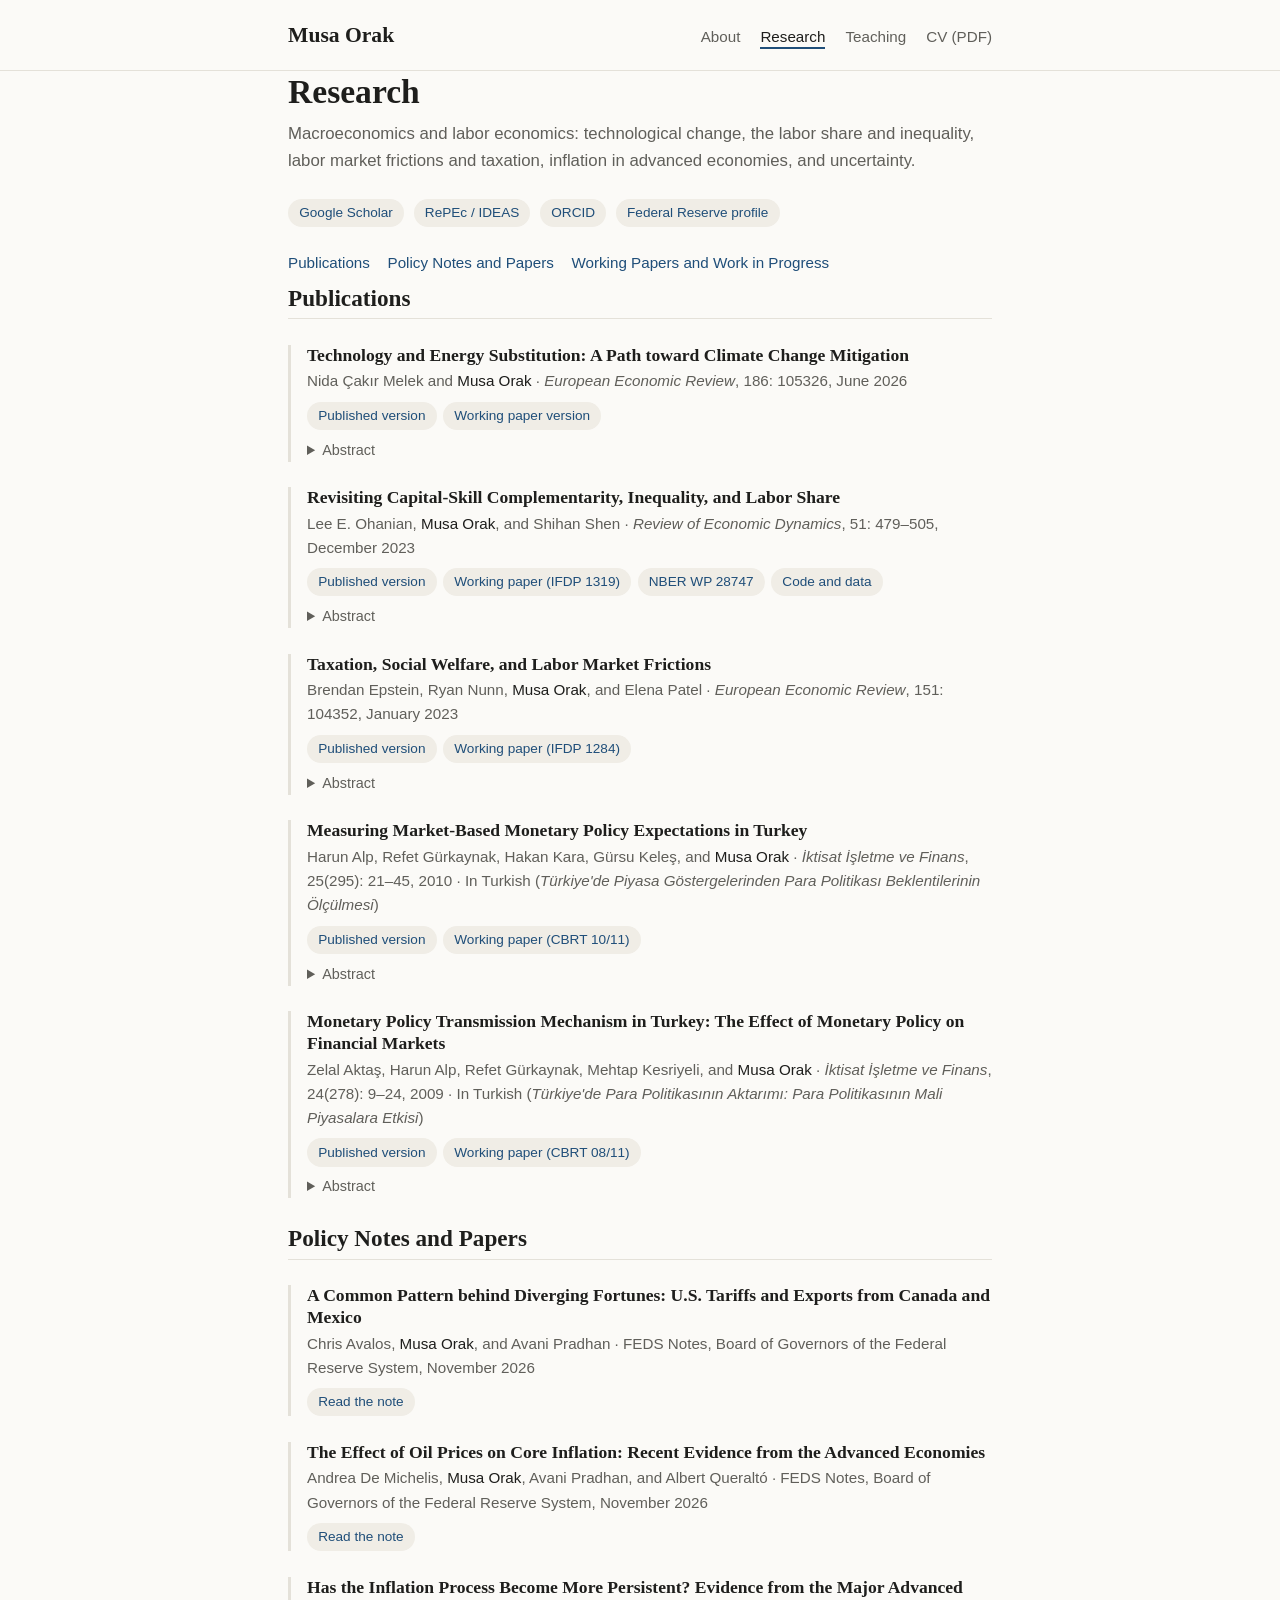
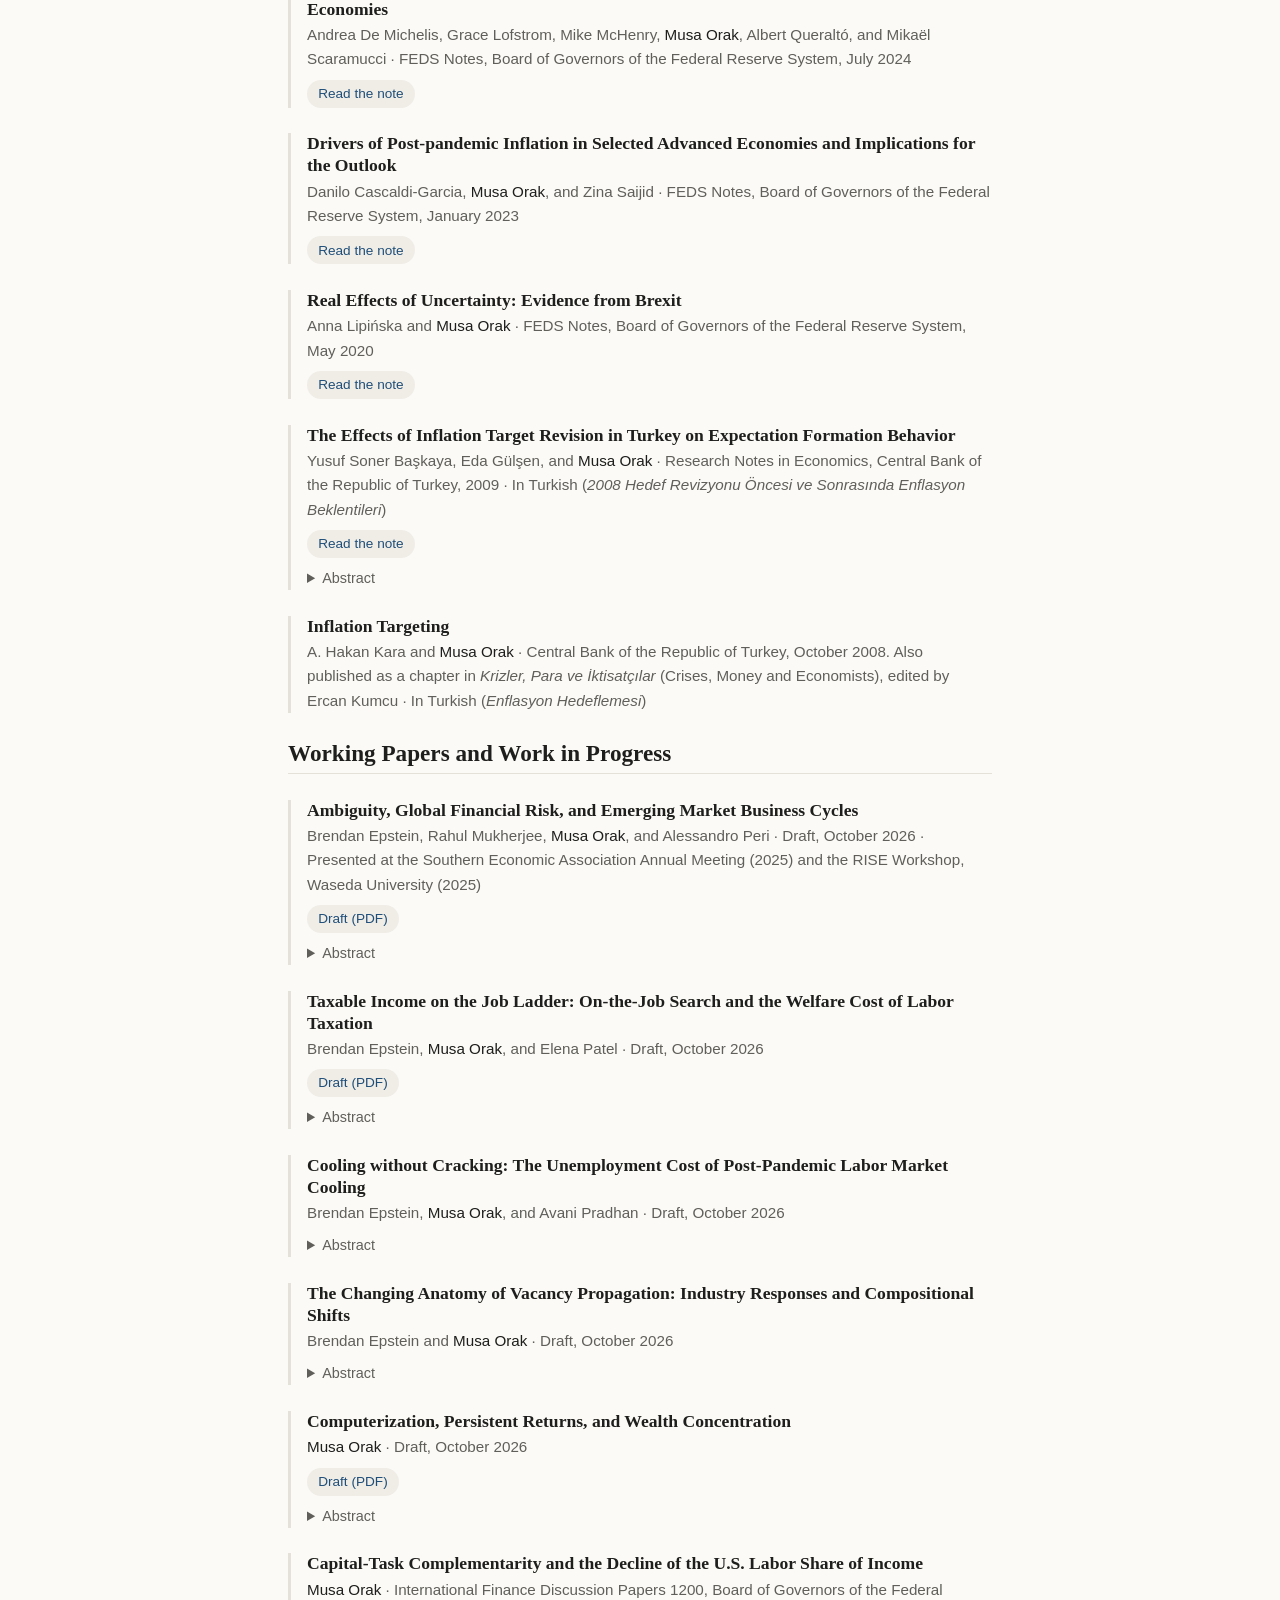
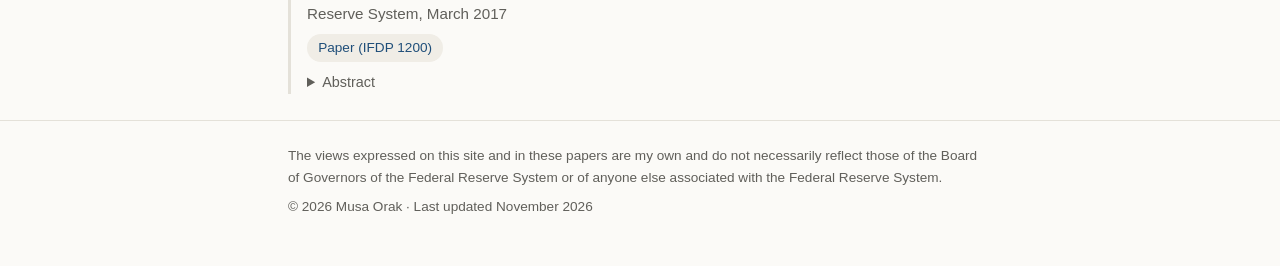
==== commit d97c6c4d: "Merge Work in Progress into the Working Papers heading on the research page The section is now title" ====
--- a/research.html
+++ b/research.html
@@ -37,8 +37,7 @@
   <ul class="toc" aria-label="Sections" style="margin-top:1.5rem">
     <li><a href="#publications">Publications</a></li>
     <li><a href="#policy">Policy Notes and Papers</a></li>
-    <li><a href="#working-papers">Working Papers</a></li>
-    <li><a href="#in-progress">Work in Progress</a></li>
+    <li><a href="#working-papers">Working Papers and Work in Progress</a></li>
   </ul>
 
   <!-- ===================== PUBLICATIONS ===================== -->
@@ -159,9 +158,9 @@
     </article>
   </section>
 
-  <!-- ===================== WORKING PAPERS ===================== -->
+  <!-- ===================== WORKING PAPERS AND WORK IN PROGRESS ===================== -->
   <section id="working-papers">
-    <h2>Working Papers</h2>
+    <h2>Working Papers and Work in Progress</h2>
 
     <article class="pub" id="ambiguity">
       <h3 class="pub-title">Ambiguity, Global Financial Risk, and Emerging Market Business Cycles</h3>
@@ -213,21 +212,6 @@
       <details class="abstract"><summary>Abstract</summary>
         <p>This paper provides evidence that shifts in the occupational composition of the U.S. workforce are the most important factor explaining the trend decline in the labor share over the past four decades. Estimates suggest that while there is unitary elasticity between equipment capital and non-routine tasks, equipment capital and routine tasks are highly substitutable. Through the lenses of a general equilibrium model with occupational choice and the estimated production technology, I document that the fall in relative price of equipment capital alone can explain 72 percent of the observed decline in the U.S. labor share. In addition, I find that differences in labor share trends across sectors can be accounted for by varying sensitivities of cost of production to the price of equipment capital.</p>
       </details>
-    </article>
-  </section>
-
-  <!-- ===================== WORK IN PROGRESS ===================== -->
-  <section id="in-progress">
-    <h2>Work in Progress</h2>
-
-    <article class="pub">
-      <h3 class="pub-title">Follow-up project on ambiguity and emerging market business cycles</h3>
-      <p class="pub-meta">with Brendan Epstein, Rahul Mukherjee, and Alessandro Peri &middot; Extends <a href="#ambiguity">Ambiguity, Global Financial Risk, and Emerging Market Business Cycles</a></p>
-    </article>
-
-    <article class="pub">
-      <h3 class="pub-title">Follow-up project on on-the-job search and the welfare cost of labor taxation</h3>
-      <p class="pub-meta">with Brendan Epstein and Elena Patel &middot; Extends <a href="#job-ladder">Taxable Income on the Job Ladder</a></p>
     </article>
   </section>
 </main>
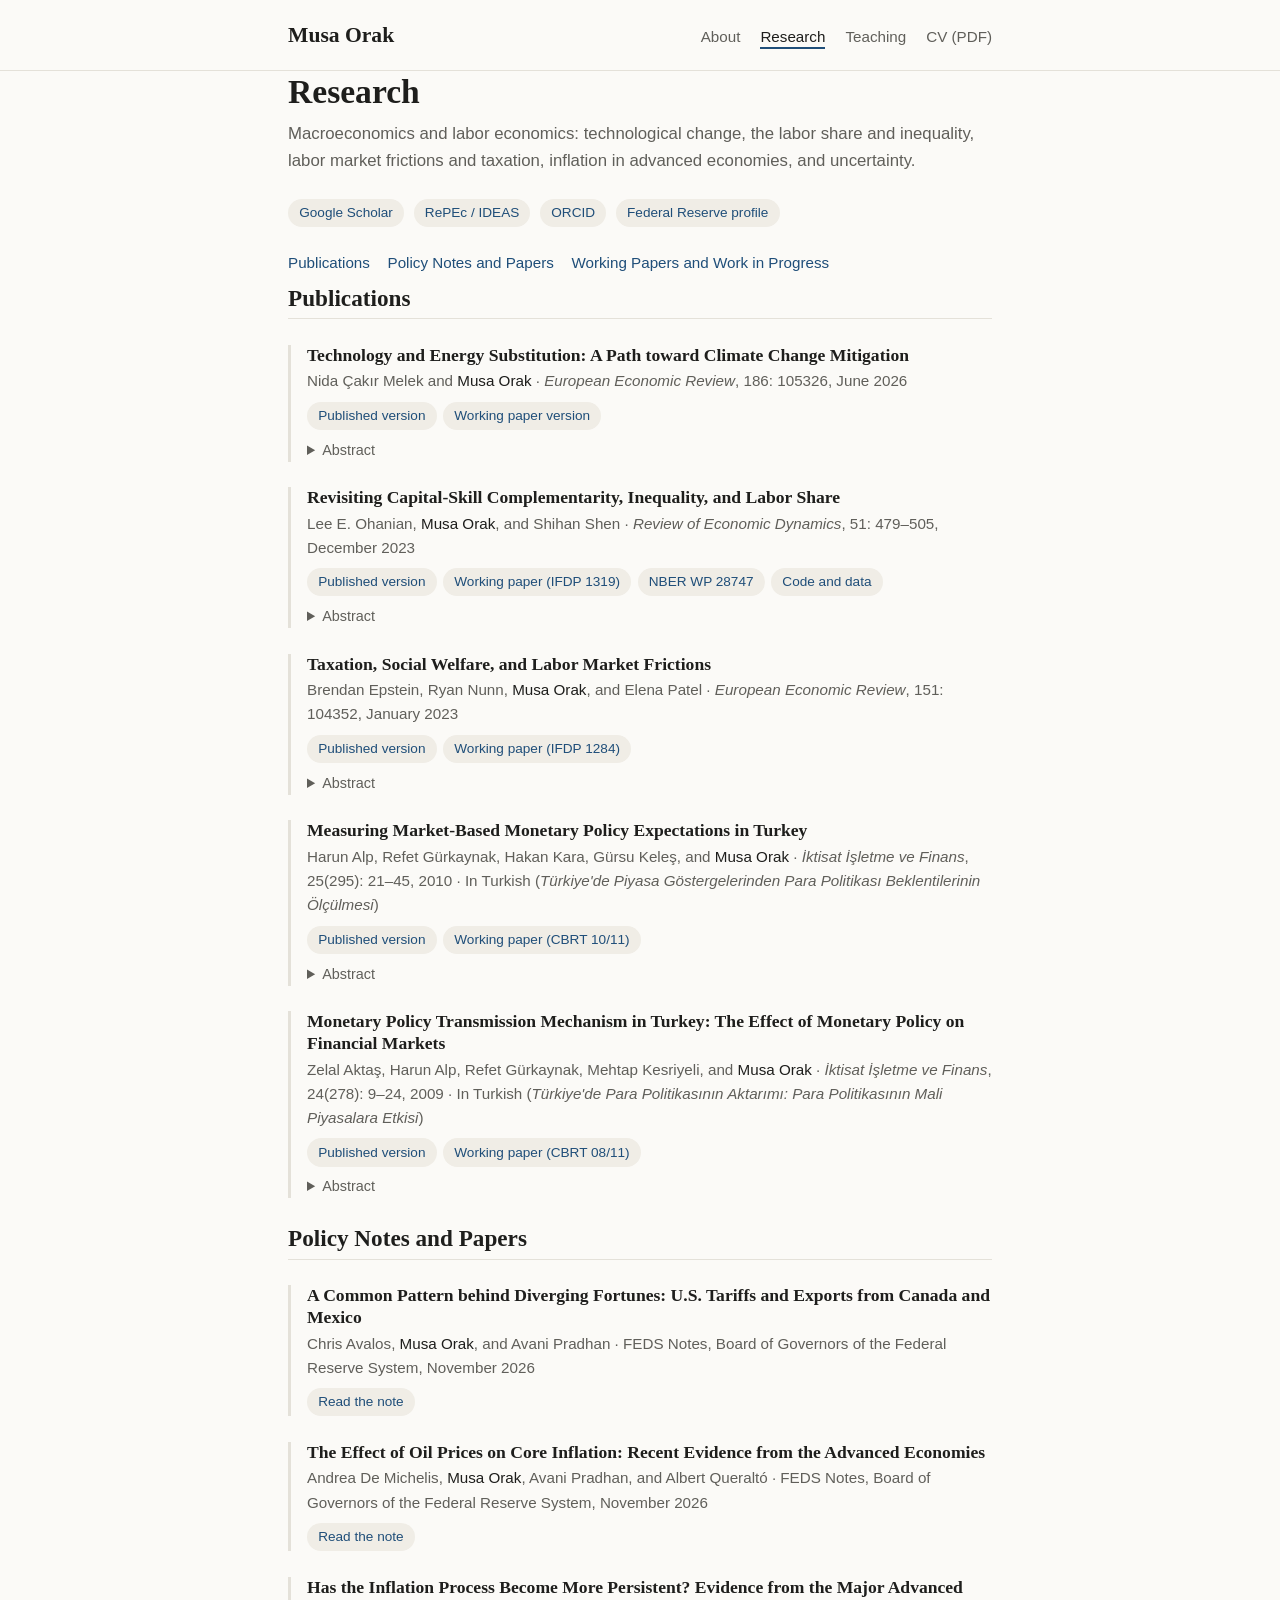
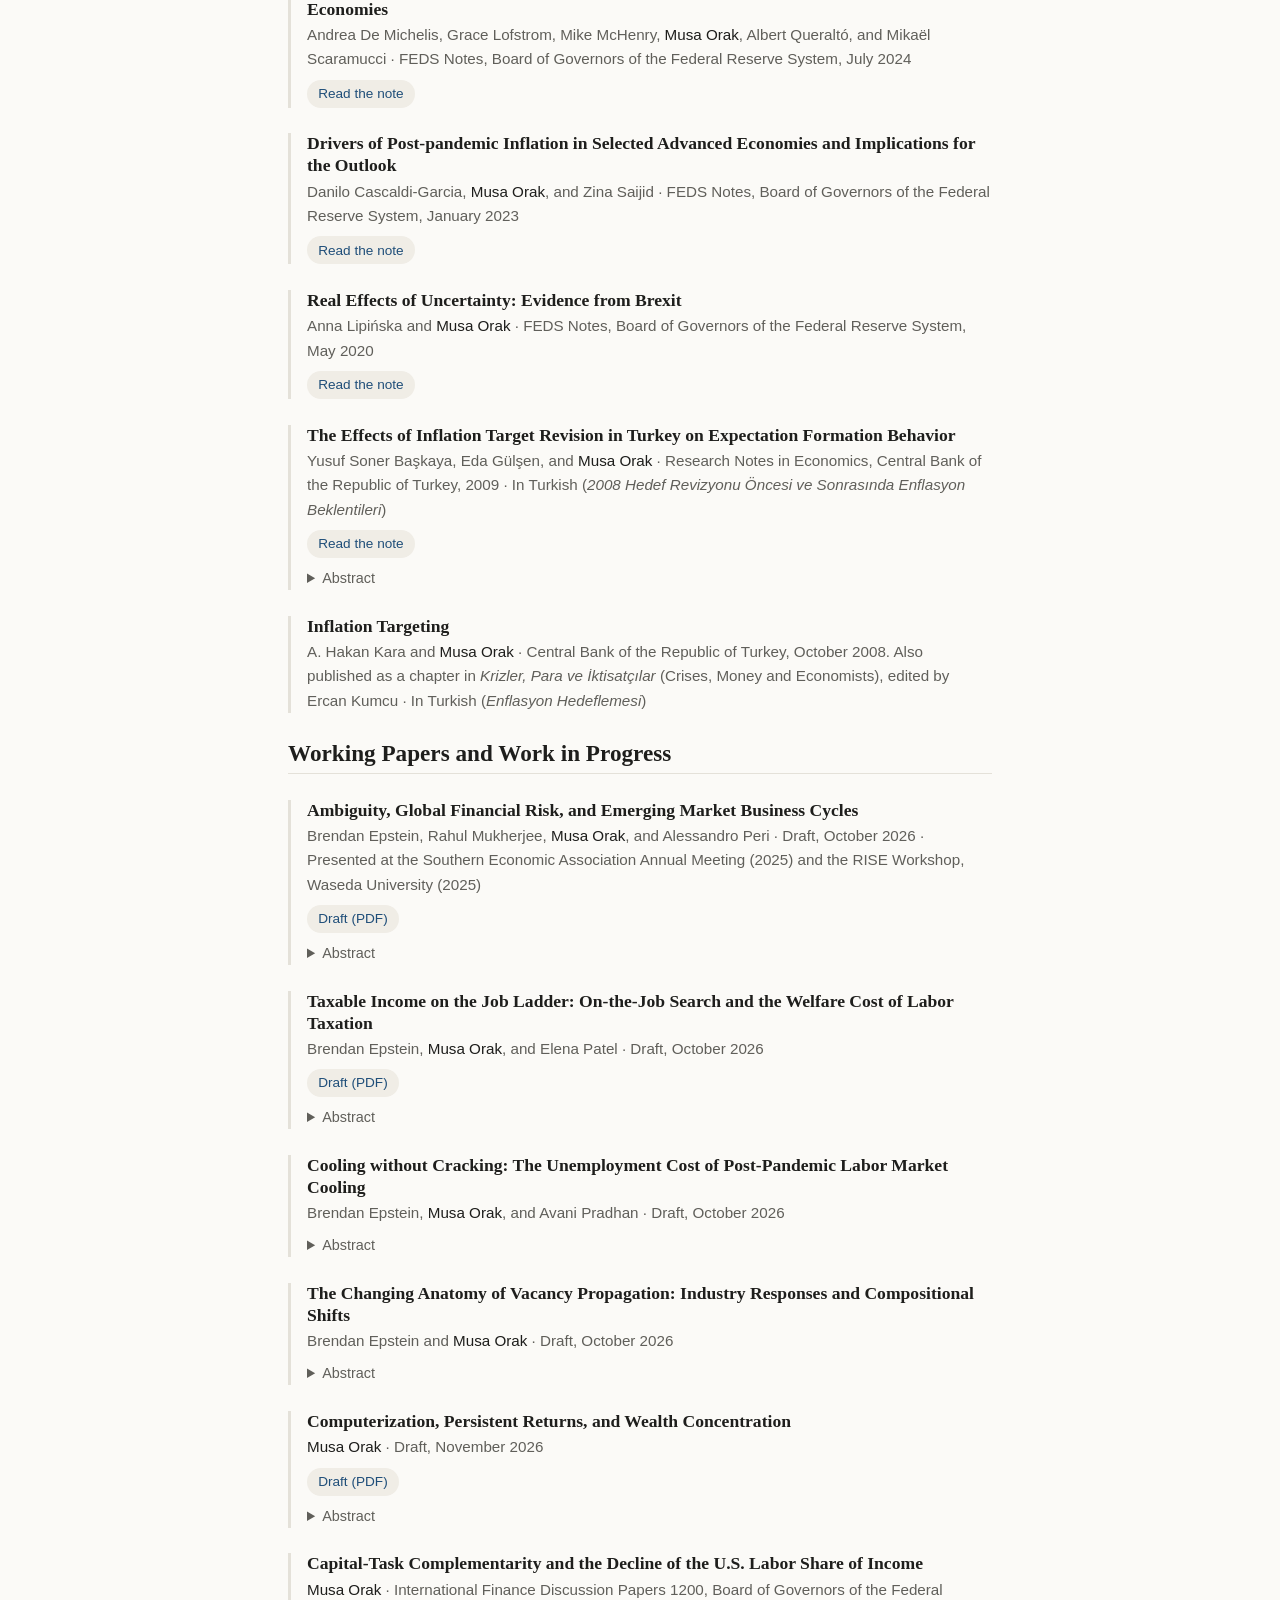
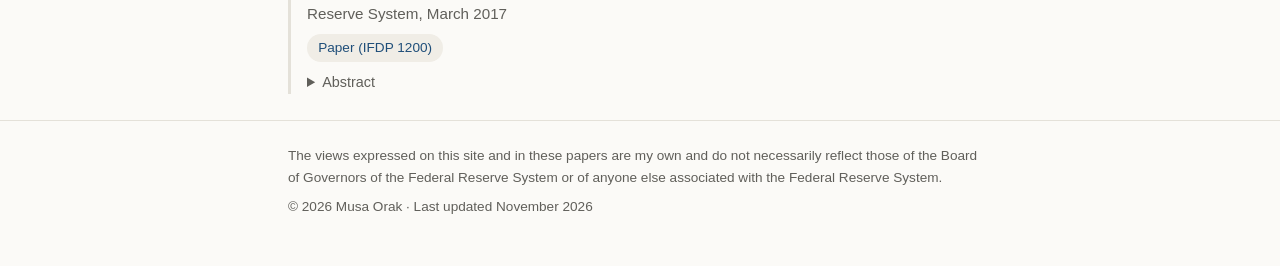
==== commit 13ef0df2: "Update the computerization draft to the November 2026 version Swap in the new 69-page PDF at the sam" ====
--- a/research.html
+++ b/research.html
@@ -198,10 +198,10 @@
 
     <article class="pub" id="wealth-concentration">
       <h3 class="pub-title">Computerization, Persistent Returns, and Wealth Concentration</h3>
-      <p class="pub-meta"><span class="me">Musa Orak</span> &middot; Draft, October 2026</p>
+      <p class="pub-meta"><span class="me">Musa Orak</span> &middot; Draft, November 2026</p>
       <p class="pub-links"><a href="papers/computerization_wealth_concentration.pdf">Draft (PDF)</a></p>
       <details class="abstract"><summary>Abstract</summary>
-        <p>Computerization has opposing long-run effects on wealth concentration through changes in wages and capital accumulation and through widening persistent return differences. I combine an estimated task-based technology with incomplete markets and endogenous schooling, and compare stationary equilibria using U.S. inputs from 1967 to 2019. The ICT-linked return rule allows the dispersion of persistent household returns to rise with computer capital. I calibrate its elasticity, <i>&psi;</i>, to the observed 7.2-point rise in the top-1% wealth share. With this rule active (<i>&psi;</i> = <i>&psi;</i>*), the induced widening more than offsets the equalizing response at fixed premia: the ICT-price decline raises the stationary top-1% wealth share by 6.5 percentage points, holding depreciation and education costs at their 2019 values. Holding return premia at either their initial or baseline 2019 distribution, the same price decline instead lowers the share by 8.1&ndash;8.6 percentage points. Higher wages and adjustments in the common return and financing tax both contribute to this decline, even as employment polarizes. At the 2019 benchmark inputs, wider dispersion raises the top-1% wealth share by about 14 percentage points relative to the economy retaining its initial dispersion (<i>&psi;</i> = 0). This contribution depends strongly on persistence: shortening return-type spells from 4.6 to 2.1 years reduces it by about two-thirds. Sustained return advantages concentrate wealth while inducing capital accumulation that lowers the common return.</p>
+        <p>Computerization has opposing long-run effects on wealth concentration. I combine an estimated task-based technology with incomplete markets, endogenous schooling, and persistent household return differences, and compare stationary equilibria using U.S. inputs from 1967 to 2019. Holding return premia fixed, the measured ICT-price decline lowers the stationary top-1% wealth share by 8.1&ndash;8.6 percentage points, with depreciation and education costs at their 2019 values. Wages rise in all three tasks, the common return falls, and median wealth grows faster than mean wealth, even as employment polarizes. Across stationary equilibria, matching the observed 7.2-point rise in the top-1% wealth share requires the standard deviation of persistent returns to rise from 6.0 to 8.1 percentage points. When return differences widen with the stock of computer capital according to the calibrated ICT-linked rule, the same price decline raises the top-1% share by 6.5 points. At the 2019 inputs, wider dispersion adds about 14 points relative to fixed dispersion. This contribution depends strongly on persistence: shortening return-type spells from 4.6 to 2.1 years reduces it by about two-thirds.</p>
       </details>
     </article>
 
